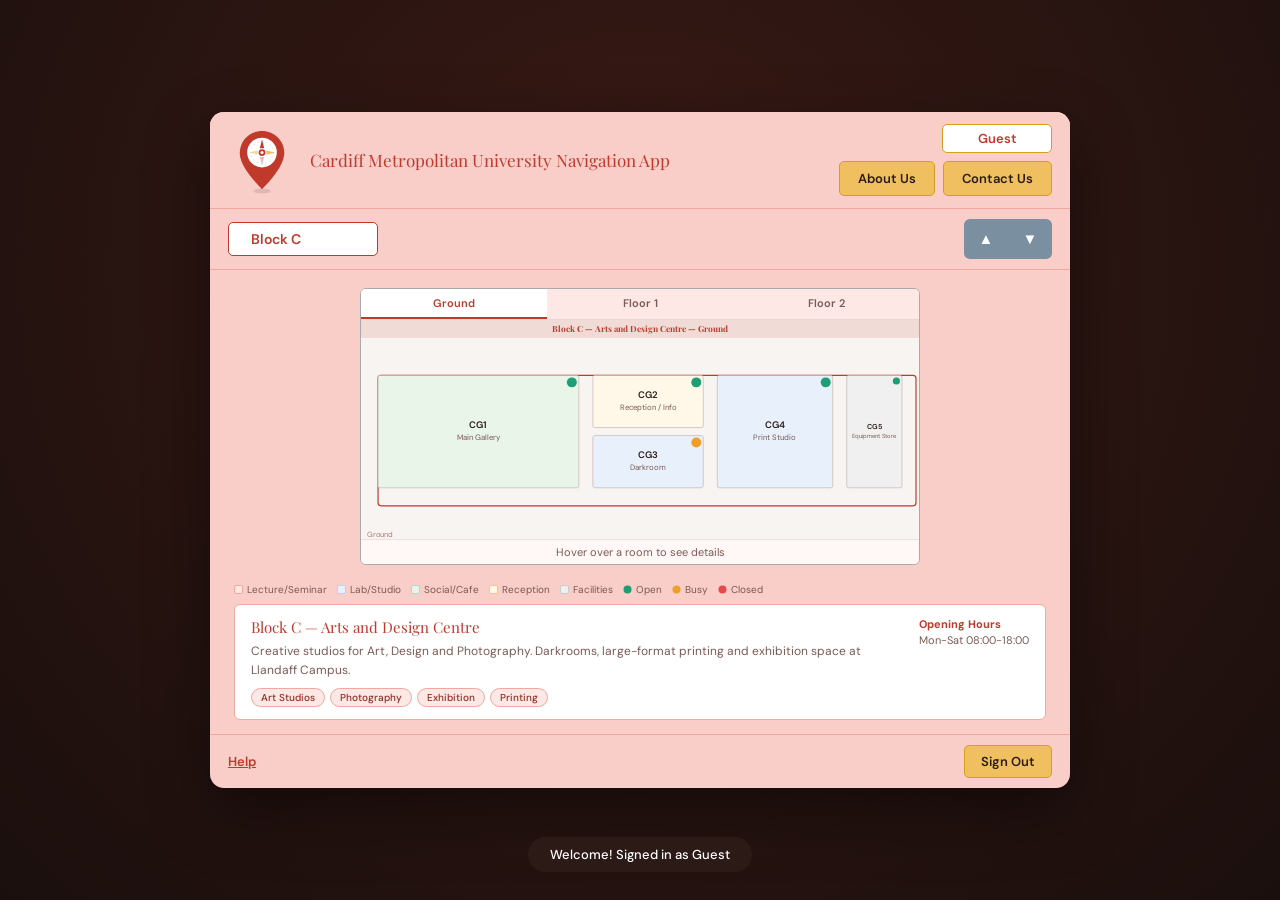
==== pages/building.html @ b19070f7 "Replace with new Cardiff navigation project" ====
<!DOCTYPE html>
<html lang="en">
<head>
<meta charset="UTF-8">
<meta name="viewport" content="width=device-width, initial-scale=1.0">
<title>Campus Map — Cardiff Met Navigator</title>
<link href="https://fonts.googleapis.com/css2?family=Playfair+Display:wght@700&family=DM+Sans:wght@300;400;500;600&display=swap" rel="stylesheet">
<style>
  *, *::before, *::after { box-sizing: border-box; margin: 0; padding: 0; }
  body {
    font-family: 'DM Sans', sans-serif;
    background: radial-gradient(ellipse at 50% 30%, #3a1a15, #1a0f0d);
    min-height: 100vh;
    display: flex; align-items: center; justify-content: center; padding: 20px;
  }
  .card {
    width: 860px; background: #f9cdc8; border-radius: 14px;
    overflow: hidden; box-shadow: 0 24px 64px rgba(0,0,0,.45);
    animation: up .4s ease;
  }
  @keyframes up { from { opacity:0; transform:translateY(18px); } to { opacity:1; transform:translateY(0); } }

  /* HEADER */
  .hdr {
    background: #f9cdc8; border-bottom: 1.5px solid #f0a89f;
    padding: 12px 18px; display: flex; align-items: center; gap: 14px;
  }
  .logo { width: 68px; height: 68px; flex-shrink: 0; }
  .logo svg { width: 100%; height: 100%; }
  .hdr-title {
    font-family: 'Playfair Display', serif;
    font-size: 17px; color: #c0392b; flex: 1;
  }
  .hdr-right { display: flex; flex-direction: column; align-items: flex-end; gap: 8px; }
  .mode-box {
    background: #fff; border: 1.5px solid #d4a017; border-radius: 5px;
    padding: 5px 16px; font-size: 13px; font-weight: 600;
    color: #c0392b; min-width: 110px; text-align: center;
  }
  .hdr-btns { display: flex; gap: 8px; }
  .btn {
    font-family: 'DM Sans', sans-serif; font-size: 13px; font-weight: 600;
    cursor: pointer; border-radius: 5px; transition: all .18s;
  }
  .btn-g { background: #f0c060; border: 1.5px solid #d4a017; color: #2c1a17; padding: 8px 18px; }
  .btn-g:hover { background: #d4a017; color: #fff; }
  .btn-so { background: #f0c060; border: 1.5px solid #d4a017; color: #2c1a17; padding: 7px 16px; }
  .btn-so:hover { background: #c0392b; color: #fff; }

  /* TOOLBAR */
  .toolbar {
    padding: 10px 18px; display: flex; align-items: center;
    justify-content: space-between; border-bottom: 1px solid #f0a89f;
  }
  .blk-label {
    background: #fff; border: 1.5px solid #c0392b; border-radius: 5px;
    padding: 7px 22px; font-size: 14px; font-weight: 600;
    color: #c0392b; min-width: 150px;
  }
  .arr-group { display: flex; }
  .arr {
    width: 44px; height: 40px; background: #7a8fa0; border: none;
    color: #fff; font-size: 15px; cursor: pointer;
    display: flex; align-items: center; justify-content: center; transition: background .18s;
  }
  .arr:hover { background: #4e6878; }
  .arr:first-child { border-radius: 6px 0 0 6px; }
  .arr:last-child  { border-radius: 0 6px 6px 0; }

  /* MAP */
  .map-area { padding: 18px 24px; display: flex; justify-content: center; }
  .map-frame { width: 560px; background: #fff; border: 1.5px solid #aaa; border-radius: 6px; overflow: hidden; }
  .ftabs { display: flex; border-bottom: 1px solid #e8d8d5; background: #fde8e5; }
  .ftab {
    flex: 1; padding: 7px 4px; font-family: 'DM Sans', sans-serif;
    font-size: 11px; font-weight: 600; color: #7a5a55; border: none;
    background: none; cursor: pointer; border-bottom: 2px solid transparent; transition: all .15s;
  }
  .ftab.active { color: #c0392b; border-bottom-color: #c0392b; background: #fff; }
  .ftab:hover:not(.active) { color: #c0392b; }
  .map-svg { display: block; width: 100%; transition: opacity .3s; }
  .map-svg.fading { opacity: 0; }
  .tip-strip {
    text-align: center; font-size: 11px; color: #7a5a55;
    padding: 5px 10px; background: #fff8f6;
    border-top: 1px solid #f0e0dc; min-height: 24px;
  }

  /* LEGEND */
  .legend { display: flex; gap: 10px; flex-wrap: wrap; padding: 0 24px 8px; }
  .leg { display: flex; align-items: center; gap: 4px; font-size: 10px; color: #7a5a55; }
  .leg-sq { width: 9px; height: 9px; border-radius: 2px; }

  /* INFO STRIP */
  .info {
    margin: 0 24px 14px; background: #fff;
    border: 1.5px solid #f0a89f; border-radius: 6px;
    padding: 12px 16px; display: flex; gap: 18px; align-items: flex-start;
  }
  .info-main { flex: 1; }
  .info-name { font-family: 'Playfair Display', serif; font-size: 15px; color: #c0392b; margin-bottom: 5px; }
  .info-desc { font-size: 12px; color: #7a5a55; line-height: 1.6; }
  .info-tags { display: flex; gap: 5px; flex-wrap: wrap; margin-top: 8px; }
  .tag {
    background: #fde8e5; border: 1px solid #f0a89f;
    border-radius: 20px; padding: 2px 9px;
    font-size: 10px; color: #922b21; font-weight: 500;
  }
  .info-hrs { font-size: 11px; color: #7a5a55; white-space: nowrap; }
  .info-hrs strong { color: #c0392b; display: block; font-size: 11px; margin-bottom: 2px; }

  /* FOOTER */
  .footer {
    border-top: 1.5px solid #f0a89f; padding: 10px 18px;
    display: flex; align-items: center; justify-content: space-between;
  }
  .help-btn {
    font-size: 13px; font-weight: 600; color: #c0392b;
    cursor: pointer; text-decoration: underline;
    background: none; border: none; font-family: 'DM Sans', sans-serif;
  }
  .help-btn:hover { color: #922b21; }

  /* MODAL */
  .overlay {
    display: none; position: fixed; inset: 0;
    background: rgba(0,0,0,.5); z-index: 100;
    align-items: center; justify-content: center;
  }
  .overlay.open { display: flex; }
  .mbox {
    background: #fff; border-radius: 14px; padding: 28px 32px;
    max-width: 400px; width: 90%; box-shadow: 0 16px 48px rgba(0,0,0,.3);
  }
  .mbox h2 { font-family: 'Playfair Display', serif; font-size: 19px; color: #c0392b; margin-bottom: 10px; }
  .mbox p { font-size: 13px; color: #7a5a55; line-height: 1.65; }
  .mclose {
    margin-top: 18px; padding: 8px 24px;
    background: #f0c060; border: 1.5px solid #d4a017;
    border-radius: 5px; font-size: 13px; font-weight: 600;
    cursor: pointer; font-family: 'DM Sans', sans-serif;
  }
  .mclose:hover { background: #d4a017; color: #fff; }

  /* TOAST */
  .toast {
    position: fixed; bottom: 28px; left: 50%;
    transform: translateX(-50%) translateY(60px);
    background: #2c1a17; color: #fff; padding: 9px 22px;
    border-radius: 22px; font-size: 13px; font-weight: 500;
    transition: transform .3s; pointer-events: none; z-index: 200;
  }
  .toast.show { transform: translateX(-50%) translateY(0); }
</style>
</head>
<body>

<div class="card">

  <!-- HEADER -->
  <div class="hdr">
    <div class="logo">
      <svg xmlns="http://www.w3.org/2000/svg" viewBox="0 0 110 110">
        <path d="M55,8 C35,8 19,24 19,44 C19,68 55,102 55,102 C55,102 91,68 91,44 C91,24 75,8 55,8 Z" fill="#c0392b"/>
        <circle cx="55" cy="43" r="24" fill="#fff"/>
        <polygon points="55,22 58.5,36 51.5,36" fill="#c0392b"/>
        <polygon points="55,64 58.5,50 51.5,50" fill="#c0392b" opacity=".35"/>
        <polygon points="76,43 62,39.5 62,46.5" fill="#f0c060"/>
        <polygon points="34,43 48,39.5 48,46.5" fill="#f0c060" opacity=".6"/>
        <circle cx="55" cy="43" r="18" fill="none" stroke="#c0392b" stroke-width=".7" stroke-dasharray="2 5" opacity=".5"/>
        <circle cx="55" cy="43" r="5.5" fill="#c0392b"/>
        <circle cx="55" cy="43" r="2.5" fill="#fff"/>
        <ellipse cx="55" cy="105" rx="14" ry="4" fill="#2c1a17" opacity=".12"/>
      </svg>
    </div>
    <div class="hdr-title">Cardiff Metropolitan University Navigation App</div>
    <div class="hdr-right">
      <div class="mode-box" id="mode-display">Student</div>
      <div class="hdr-btns">
        <button class="btn btn-g" onclick="openModal('about')">About Us</button>
        <button class="btn btn-g" onclick="openModal('contact')">Contact Us</button>
      </div>
    </div>
  </div>

  <!-- TOOLBAR -->
  <div class="toolbar">
    <div class="blk-label" id="blk-label">Block A</div>
    <div class="arr-group">
      <button class="arr" onclick="prevBlk()">&#9650;</button>
      <button class="arr" onclick="nextBlk()">&#9660;</button>
    </div>
  </div>

  <!-- MAP -->
  <div class="map-area">
    <div class="map-frame">
      <div class="ftabs" id="ftabs"></div>
      <svg id="map-svg" class="map-svg" viewBox="0 0 560 220" xmlns="http://www.w3.org/2000/svg"></svg>
      <div class="tip-strip" id="tip">Hover over a room to see details</div>
    </div>
  </div>

  <!-- LEGEND -->
  <div class="legend">
    <div class="leg"><div class="leg-sq" style="background:#fde8e5;border:1px solid #f0a89f"></div>Lecture/Seminar</div>
    <div class="leg"><div class="leg-sq" style="background:#e8f0fc;border:1px solid #b5d4f4"></div>Lab/Studio</div>
    <div class="leg"><div class="leg-sq" style="background:#e8f5e8;border:1px solid #9FE1CB"></div>Social/Cafe</div>
    <div class="leg"><div class="leg-sq" style="background:#fff8e8;border:1px solid #fac775"></div>Reception</div>
    <div class="leg"><div class="leg-sq" style="background:#f0f0f0;border:1px solid #ccc"></div>Facilities</div>
    <div class="leg"><svg width="9" height="9" style="flex-shrink:0"><circle cx="4.5" cy="4.5" r="4" fill="#1D9E75"/></svg>Open</div>
    <div class="leg"><svg width="9" height="9" style="flex-shrink:0"><circle cx="4.5" cy="4.5" r="4" fill="#EF9F27"/></svg>Busy</div>
    <div class="leg"><svg width="9" height="9" style="flex-shrink:0"><circle cx="4.5" cy="4.5" r="4" fill="#E24B4A"/></svg>Closed</div>
  </div>

  <!-- INFO STRIP -->
  <div class="info">
    <div class="info-main">
      <div class="info-name" id="i-name"></div>
      <div class="info-desc" id="i-desc"></div>
      <div class="info-tags" id="i-tags"></div>
    </div>
    <div class="info-hrs">
      <strong>Opening Hours</strong>
      <span id="i-hrs"></span>
    </div>
  </div>

  <!-- FOOTER -->
  <div class="footer">
    <button class="help-btn" onclick="openModal('help')">Help</button>
    <button class="btn btn-so" onclick="window.location.href='signout.html'">Sign Out</button>
  </div>

</div>

<!-- MODAL -->
<div class="overlay" id="modal" onclick="if(event.target.id==='modal')closeModal()">
  <div class="mbox">
    <h2 id="m-title"></h2>
    <p  id="m-body"></p>
    <button class="mclose" onclick="closeModal()">Close</button>
  </div>
</div>

<!-- TOAST -->
<div class="toast" id="toast"></div>

<script>
/* ── DATA ── */
var TYPE_FILL = { lecture:'#fde8e5', lab:'#e8f0fc', social:'#e8f5e8', reception:'#fff8e8', facility:'#f0f0f0' };
var STATUS_COLOR = { open:'#1D9E75', busy:'#EF9F27', closed:'#E24B4A' };
var STATUS_LABEL = { open:'Open', busy:'In use', closed:'Closed' };

var BUILDINGS = [
  { id:'A', label:'Block A', name:'Block A — Main Academic Building',
    desc:'Central academic hub with lecture theatres, seminar rooms and the main reception.',
    tags:['Lecture Theatres','Seminar Rooms','Reception','Accessible'], hours:'Mon-Fri 08:00-21:00',
    floors:[
      { label:'Ground', rooms:[
        {id:'G01',name:'Main Reception',      type:'reception',status:'open',  x:14,y:18,w:110,h:55},
        {id:'G02',name:'Lecture Theatre A1',  type:'lecture',  status:'busy',  x:136,y:18,w:160,h:80},
        {id:'G03',name:'Seminar G03',         type:'lecture',  status:'open',  x:308,y:18,w:95,h:55},
        {id:'G04',name:'Cafe / Canteen',      type:'social',   status:'open',  x:14,y:86,w:110,h:55},
        {id:'G05',name:'Toilets',             type:'facility', status:'open',  x:415,y:18,w:65,h:38},
        {id:'G06',name:'Seminar G04',         type:'lecture',  status:'closed',x:308,y:86,w:95,h:55},
        {id:'G07',name:'Stairwell',           type:'facility', status:'open',  x:415,y:64,w:65,h:40}]},
      { label:'Floor 1', rooms:[
        {id:'101',name:'Lecture Theatre A2',  type:'lecture',  status:'busy',  x:14,y:18,w:150,h:80},
        {id:'102',name:'Seminar 101',         type:'lecture',  status:'open',  x:178,y:18,w:100,h:55},
        {id:'103',name:'Seminar 102',         type:'lecture',  status:'closed',x:178,y:86,w:100,h:55},
        {id:'104',name:'Staff Offices',       type:'facility', status:'open',  x:292,y:18,w:110,h:123},
        {id:'105',name:'IT Help Desk',        type:'lab',      status:'open',  x:416,y:18,w:65,h:55},
        {id:'106',name:'Toilets',             type:'facility', status:'open',  x:416,y:86,w:65,h:55}]},
      { label:'Floor 2', rooms:[
        {id:'201',name:'Computer Lab 2A',     type:'lab',      status:'open',  x:14,y:18,w:140,h:85},
        {id:'202',name:'Computer Lab 2B',     type:'lab',      status:'busy',  x:168,y:18,w:140,h:85},
        {id:'203',name:'Seminar 201',         type:'lecture',  status:'open',  x:322,y:18,w:100,h:55},
        {id:'204',name:'Student Lounge',      type:'social',   status:'open',  x:322,y:86,w:100,h:55},
        {id:'205',name:'Research Office',     type:'facility', status:'open',  x:436,y:18,w:50,h:123}]}]},

  { id:'B', label:'Block B', name:'Block B — Technology and Engineering',
    desc:'Specialist computing labs, electronics workshops and maker spaces for Engineering and Computing students.',
    tags:['Computer Labs','Engineering','Workshops','Wi-Fi'], hours:'Mon-Fri 08:00-20:00',
    floors:[
      { label:'Ground', rooms:[
        {id:'BG1',name:'Engineering Workshop',type:'lab',      status:'open',  x:14,y:18,w:180,h:105},
        {id:'BG2',name:'Electronics Lab',     type:'lab',      status:'busy',  x:208,y:18,w:130,h:105},
        {id:'BG3',name:'Technician Office',   type:'facility', status:'open',  x:352,y:18,w:110,h:50},
        {id:'BG4',name:'Project Store',       type:'facility', status:'open',  x:352,y:76,w:110,h:47},
        {id:'BG5',name:'Toilets',             type:'facility', status:'open',  x:476,y:18,w:50,h:105}]},
      { label:'Floor 1', rooms:[
        {id:'B101',name:'Computer Lab B1',    type:'lab',      status:'open',  x:14,y:18,w:150,h:85},
        {id:'B102',name:'Robotics Lab',       type:'lab',      status:'busy',  x:178,y:18,w:130,h:85},
        {id:'B103',name:'3D Print Suite',     type:'lab',      status:'open',  x:322,y:18,w:90,h:85},
        {id:'B104',name:'Seminar B101',       type:'lecture',  status:'closed',x:426,y:18,w:100,h:55},
        {id:'B105',name:'Staff Office',       type:'facility', status:'open',  x:426,y:80,w:100,h:23}]},
      { label:'Floor 2', rooms:[
        {id:'B201',name:'AI Research Lab',    type:'lab',      status:'open',  x:14,y:18,w:165,h:95},
        {id:'B202',name:'Cybersecurity Suite',type:'lab',      status:'open',  x:193,y:18,w:140,h:95},
        {id:'B203',name:'Postgrad Lounge',    type:'social',   status:'open',  x:347,y:18,w:105,h:95},
        {id:'B204',name:'Seminar B201',       type:'lecture',  status:'open',  x:466,y:18,w:70,h:95}]}]},

  { id:'C', label:'Block C', name:'Block C — Arts and Design Centre',
    desc:'Creative studios for Art, Design and Photography. Darkrooms, large-format printing and exhibition space at Llandaff Campus.',
    tags:['Art Studios','Photography','Exhibition','Printing'], hours:'Mon-Sat 08:00-18:00',
    floors:[
      { label:'Ground', rooms:[
        {id:'CG1',name:'Main Gallery',        type:'social',   status:'open',  x:14,y:18,w:200,h:112},
        {id:'CG2',name:'Reception / Info',    type:'reception',status:'open',  x:228,y:18,w:110,h:52},
        {id:'CG3',name:'Darkroom',            type:'lab',      status:'busy',  x:228,y:78,w:110,h:52},
        {id:'CG4',name:'Print Studio',        type:'lab',      status:'open',  x:352,y:18,w:115,h:112},
        {id:'CG5',name:'Equipment Store',     type:'facility', status:'open',  x:481,y:18,w:55,h:112}]},
      { label:'Floor 1', rooms:[
        {id:'C101',name:'Fine Art Studio 1A', type:'lab',      status:'busy',  x:14,y:18,w:170,h:105},
        {id:'C102',name:'Fine Art Studio 1B', type:'lab',      status:'open',  x:198,y:18,w:140,h:105},
        {id:'C103',name:'Critique Space',     type:'social',   status:'open',  x:352,y:18,w:105,h:65},
        {id:'C104',name:'Staff Studios',      type:'facility', status:'open',  x:352,y:91,w:105,h:32},
        {id:'C105',name:'Toilets',            type:'facility', status:'open',  x:471,y:18,w:65,h:105}]},
      { label:'Floor 2', rooms:[
        {id:'C201',name:'Photography Suite',  type:'lab',      status:'open',  x:14,y:18,w:160,h:105},
        {id:'C202',name:'Digital Design Lab', type:'lab',      status:'busy',  x:188,y:18,w:155,h:105},
        {id:'C203',name:'Seminar C201',       type:'lecture',  status:'closed',x:357,y:18,w:100,h:60},
        {id:'C204',name:'MA Studio',          type:'lab',      status:'open',  x:357,y:86,w:100,h:37},
        {id:'C205',name:'Archive Room',       type:'facility', status:'open',  x:471,y:18,w:65,h:105}]}]},

  { id:'D', label:'Block D', name:'Block D — Business School',
    desc:'Bloomberg terminals, case study rooms and enterprise spaces for Business and Management students.',
    tags:['Bloomberg','Case Study','Enterprise Hub','Meetings'], hours:'Mon-Fri 08:00-20:00',
    floors:[
      { label:'Ground', rooms:[
        {id:'DG1',name:'Business Atrium',     type:'social',   status:'open',  x:14,y:18,w:140,h:112},
        {id:'DG2',name:'Bloomberg Suite',     type:'lab',      status:'open',  x:168,y:18,w:140,h:55},
        {id:'DG3',name:'Enterprise Hub',      type:'social',   status:'open',  x:168,y:81,w:140,h:49},
        {id:'DG4',name:'Lecture Theatre D1',  type:'lecture',  status:'busy',  x:322,y:18,w:145,h:112},
        {id:'DG5',name:'Toilets',             type:'facility', status:'open',  x:481,y:18,w:55,h:112}]},
      { label:'Floor 1', rooms:[
        {id:'D101',name:'Seminar D101',       type:'lecture',  status:'open',  x:14,y:18,w:110,h:75},
        {id:'D102',name:'Seminar D102',       type:'lecture',  status:'busy',  x:138,y:18,w:110,h:75},
        {id:'D103',name:'Seminar D103',       type:'lecture',  status:'open',  x:262,y:18,w:110,h:75},
        {id:'D104',name:'Staff Offices',      type:'facility', status:'open',  x:386,y:18,w:80,h:75},
        {id:'D105',name:'Case Study Suite',   type:'lecture',  status:'closed',x:14,y:103,w:220,h:32}]},
      { label:'Floor 2', rooms:[
        {id:'D201',name:'Research Centre',    type:'facility', status:'open',  x:14,y:18,w:175,h:105},
        {id:'D202',name:'Computer Lab D2',    type:'lab',      status:'open',  x:203,y:18,w:150,h:105},
        {id:'D203',name:'Seminar D201',       type:'lecture',  status:'open',  x:367,y:18,w:100,h:58},
        {id:'D204',name:'Seminar D202',       type:'lecture',  status:'open',  x:367,y:84,w:100,h:39},
        {id:'D205',name:'Stairwell',          type:'facility', status:'open',  x:481,y:18,w:55,h:105}]},
      { label:'Floor 3', rooms:[
        {id:'D301',name:"Dean's Office",      type:'facility', status:'open',  x:14,y:18,w:130,h:75},
        {id:'D302',name:'Conference Room',    type:'lecture',  status:'open',  x:158,y:18,w:160,h:75},
        {id:'D303',name:'Exec Boardroom',     type:'lecture',  status:'closed',x:332,y:18,w:145,h:75},
        {id:'D304',name:'Roof Terrace',       type:'social',   status:'open',  x:14,y:103,w:463,h:30}]}]},

  { id:'E', label:'Block E', name:'Block E — Health and Sport Sciences',
    desc:'Sport science labs, physiology suites, sports hall and elite athlete performance centre.',
    tags:['Sport Labs','Physiology','Sports Hall','Performance'], hours:'Mon-Sun 07:00-22:00',
    floors:[
      { label:'Ground', rooms:[
        {id:'EG1',name:'Main Sports Hall',    type:'lab',      status:'open',  x:14,y:18,w:222,h:122},
        {id:'EG2',name:'Changing Rooms M',    type:'facility', status:'open',  x:250,y:18,w:110,h:58},
        {id:'EG3',name:'Changing Rooms F',    type:'facility', status:'open',  x:250,y:82,w:110,h:58},
        {id:'EG4',name:'Kit Store',           type:'facility', status:'open',  x:374,y:18,w:100,h:58},
        {id:'EG5',name:'Reception',           type:'reception',status:'open',  x:374,y:82,w:100,h:58},
        {id:'EG6',name:'Toilets',             type:'facility', status:'open',  x:488,y:18,w:48,h:122}]},
      { label:'Floor 1', rooms:[
        {id:'E101',name:'Physiology Lab',     type:'lab',      status:'busy',  x:14,y:18,w:155,h:95},
        {id:'E102',name:'Sport Science Lab',  type:'lab',      status:'open',  x:183,y:18,w:155,h:95},
        {id:'E103',name:'Fitness Suite',      type:'lab',      status:'open',  x:352,y:18,w:135,h:95},
        {id:'E104',name:'Seminar E101',       type:'lecture',  status:'open',  x:501,y:18,w:45,h:95}]}]},

  { id:'F', label:'Block F', name:'Block F — Library and Learning Resources',
    desc:'200,000+ volumes, silent study zones, group study pods and 24-hour online resources.',
    tags:['Library','Silent Zone','Study Pods','24hr Online'], hours:'Mon-Fri 08:00-midnight',
    floors:[
      { label:'Ground', rooms:[
        {id:'FG1',name:'Main Library Floor',  type:'social',   status:'open',  x:14,y:18,w:242,h:122},
        {id:'FG2',name:'Issue / Returns',     type:'reception',status:'open',  x:270,y:18,w:110,h:58},
        {id:'FG3',name:'Self-Service Kiosks', type:'facility', status:'open',  x:270,y:82,w:110,h:58},
        {id:'FG4',name:'Printing Station',    type:'facility', status:'open',  x:394,y:18,w:80,h:122},
        {id:'FG5',name:'Toilets',             type:'facility', status:'open',  x:488,y:18,w:48,h:122}]},
      { label:'Floor 1', rooms:[
        {id:'F101',name:'Silent Study Zone',  type:'lecture',  status:'open',  x:14,y:18,w:200,h:122},
        {id:'F102',name:'Group Study Pods x6',type:'social',   status:'busy',  x:228,y:18,w:135,h:122},
        {id:'F103',name:'Digital Media Suite',type:'lab',      status:'open',  x:377,y:18,w:100,h:58},
        {id:'F104',name:'Postgrad Study',     type:'lecture',  status:'open',  x:377,y:82,w:100,h:58},
        {id:'F105',name:'Stairwell',          type:'facility', status:'open',  x:491,y:18,w:45,h:122}]},
      { label:'Floor 2', rooms:[
        {id:'F201',name:'Rare Books Room',    type:'facility', status:'closed',x:14,y:18,w:130,h:95},
        {id:'F202',name:'Research Collections',type:'lecture', status:'open',  x:158,y:18,w:162,h:95},
        {id:'F203',name:'Archive Collections',type:'facility', status:'open',  x:334,y:18,w:143,h:95},
        {id:'F204',name:'24hr Study Lounge',  type:'social',   status:'open',  x:14,y:121,w:463,h:32},
        {id:'F205',name:'Stairwell',          type:'facility', status:'open',  x:491,y:18,w:45,h:135}]}]},

  { id:'H', label:'Block H', name:'Block H — Student Services Hub',
    desc:"Students Union, welfare support, careers advice, international student office and mental health counselling.",
    tags:["Students Union",'Welfare','Careers','International'], hours:'Mon-Fri 09:00-17:00',
    floors:[
      { label:'Ground', rooms:[
        {id:'HG1',name:'Students Union',      type:'social',   status:'open',  x:14,y:18,w:162,h:112},
        {id:'HG2',name:'Welfare Office',      type:'facility', status:'open',  x:190,y:18,w:120,h:53},
        {id:'HG3',name:'International Office',type:'facility', status:'open',  x:190,y:79,w:120,h:51},
        {id:'HG4',name:'Careers Centre',      type:'lecture',  status:'busy',  x:324,y:18,w:152,h:112},
        {id:'HG5',name:'Toilets',             type:'facility', status:'open',  x:490,y:18,w:46,h:112}]},
      { label:'Floor 1', rooms:[
        {id:'H101',name:'Counselling Suite',  type:'facility', status:'open',  x:14,y:18,w:172,h:105},
        {id:'H102',name:'Disability Support', type:'facility', status:'open',  x:200,y:18,w:140,h:105},
        {id:'H103',name:'Finance and Fees',   type:'facility', status:'open',  x:354,y:18,w:112,h:57},
        {id:'H104',name:'Meeting Rooms x3',   type:'lecture',  status:'open',  x:354,y:83,w:112,h:40},
        {id:'H105',name:'Stairwell',          type:'facility', status:'open',  x:480,y:18,w:56,h:105}]}]},

  { id:'M', label:'Block M', name:'Block M — Media and Communications',
    desc:'Broadcast studios, podcast booths, TV production suite and editing suites for Media and Journalism students.',
    tags:['Broadcast Studio','Podcast Booths','TV Suite','Editing'], hours:'Mon-Fri 09:00-19:00',
    floors:[
      { label:'Ground', rooms:[
        {id:'MG1',name:'TV Production Studio',type:'lab',      status:'busy',  x:14,y:18,w:182,h:112},
        {id:'MG2',name:'Green Screen Room',   type:'lab',      status:'open',  x:210,y:18,w:120,h:55},
        {id:'MG3',name:'Podcast Booths x4',   type:'lab',      status:'open',  x:210,y:81,w:120,h:49},
        {id:'MG4',name:'Equipment Store',     type:'facility', status:'open',  x:344,y:18,w:122,h:112},
        {id:'MG5',name:'Reception',           type:'reception',status:'open',  x:480,y:18,w:56,h:112}]},
      { label:'Floor 1', rooms:[
        {id:'M101',name:'Editing Suites x8',  type:'lab',      status:'busy',  x:14,y:18,w:200,h:105},
        {id:'M102',name:'Journalism Newsroom',type:'lab',      status:'open',  x:228,y:18,w:152,h:105},
        {id:'M103',name:'Radio Studio',       type:'lab',      status:'open',  x:394,y:18,w:92,h:58},
        {id:'M104',name:'Seminar M101',       type:'lecture',  status:'open',  x:394,y:84,w:92,h:39},
        {id:'M105',name:'Stairwell',          type:'facility', status:'open',  x:500,y:18,w:36,h:105}]}]},

  { id:'P', label:'Block P', name:'Block P — Postgraduate Centre',
    desc:'PhD study carrels, research labs, seminar rooms and the Graduate School office for postgraduate researchers.',
    tags:['PhD Studies','Research Labs','Graduate School','Seminars'], hours:'Mon-Fri 08:00-20:00',
    floors:[
      { label:'Ground', rooms:[
        {id:'PG1',name:'PG Reception',        type:'reception',status:'open',  x:14,y:18,w:132,h:85},
        {id:'PG2',name:'Graduate School',     type:'facility', status:'open',  x:160,y:18,w:152,h:85},
        {id:'PG3',name:'Research Seminar',    type:'lecture',  status:'busy',  x:326,y:18,w:152,h:85},
        {id:'PG4',name:'Toilets',             type:'facility', status:'open',  x:492,y:18,w:44,h:85}]},
      { label:'Floor 1', rooms:[
        {id:'P101',name:'PhD Carrels x16',    type:'lecture',  status:'open',  x:14,y:18,w:200,h:105},
        {id:'P102',name:'Research Lab P1',    type:'lab',      status:'open',  x:228,y:18,w:142,h:105},
        {id:'P103',name:'Supervisor Offices', type:'facility', status:'open',  x:384,y:18,w:100,h:62},
        {id:'P104',name:'Quiet Room',         type:'social',   status:'open',  x:384,y:88,w:100,h:35},
        {id:'P105',name:'Stairwell',          type:'facility', status:'open',  x:498,y:18,w:38,h:105}]},
      { label:'Floor 2', rooms:[
        {id:'P201',name:'Research Lab P2',    type:'lab',      status:'busy',  x:14,y:18,w:162,h:105},
        {id:'P202',name:'PG Lounge',          type:'social',   status:'open',  x:190,y:18,w:142,h:105},
        {id:'P203',name:'Viva Room',          type:'lecture',  status:'closed',x:346,y:18,w:132,h:62},
        {id:'P204',name:'IT Cluster',         type:'lab',      status:'open',  x:346,y:88,w:132,h:35},
        {id:'P205',name:'Stairwell',          type:'facility', status:'open',  x:492,y:18,w:44,h:105}]}]},

  { id:'T', label:'Block T', name:'Block T — ATRiuM (City Centre Campus)',
    desc:'City-centre campus hosting Cardiff School of Art and Design and Cardiff School of Management.',
    tags:['City Centre','Art and Design','Management','Cardiff Central'], hours:'Mon-Fri 08:00-21:00',
    floors:[
      { label:'Ground', rooms:[
        {id:'TG1',name:'ATRiuM Reception',    type:'reception',status:'open',  x:14,y:18,w:130,h:92},
        {id:'TG2',name:'Gallery / Exhibition',type:'social',   status:'open',  x:158,y:18,w:182,h:92},
        {id:'TG3',name:'Cafe Bar',            type:'social',   status:'open',  x:354,y:18,w:122,h:92},
        {id:'TG4',name:'Toilets',             type:'facility', status:'open',  x:490,y:18,w:46,h:92}]},
      { label:'Floor 1', rooms:[
        {id:'T101',name:'Design Studio 1A',   type:'lab',      status:'busy',  x:14,y:18,w:182,h:105},
        {id:'T102',name:'Design Studio 1B',   type:'lab',      status:'open',  x:210,y:18,w:152,h:105},
        {id:'T103',name:'Mgmt Seminar',       type:'lecture',  status:'open',  x:376,y:18,w:110,h:58},
        {id:'T104',name:'Staff Hub',          type:'facility', status:'open',  x:376,y:84,w:110,h:39},
        {id:'T105',name:'Stairwell',          type:'facility', status:'open',  x:500,y:18,w:36,h:105}]},
      { label:'Floor 2', rooms:[
        {id:'T201',name:'Photography Suite',  type:'lab',      status:'open',  x:14,y:18,w:162,h:105},
        {id:'T202',name:'Print and Making Lab',type:'lab',     status:'busy',  x:190,y:18,w:152,h:105},
        {id:'T203',name:'Crit Space',         type:'social',   status:'open',  x:356,y:18,w:122,h:62},
        {id:'T204',name:'Offices',            type:'facility', status:'open',  x:356,y:88,w:122,h:35},
        {id:'T205',name:'Stairwell',          type:'facility', status:'open',  x:492,y:18,w:44,h:105}]}]}
];

var MODALS = {
  about:   { title:'About Cardiff Met Navigator',     body:'Cardiff Metropolitan University Navigation App v1.0<br><br>Built by the SEN5002 Agile Development team to help students, staff and visitors navigate the Llandaff Campus with interactive floor plans and real-time room status.' },
  contact: { title:'Contact Us',                      body:'Cardiff Metropolitan University<br>Llandaff Campus, Western Avenue<br>Cardiff, CF5 2YB<br><br><strong>Enquiries:</strong> +44 (0)29 2041 7000<br><strong>Email:</strong> enquiry@cardiffmet.ac.uk<br><strong>App support:</strong> navigation@cardiffmet.ac.uk' },
  help:    { title:'Help and Navigation Guide',       body:'&#8226; Use &#9650; &#9660; arrows to cycle through all 10 blocks<br>&#8226; Hover over any room to see its details<br>&#8226; Use the floor tabs to switch between Ground, Floor 1, Floor 2 etc.<br>&#8226; Green dot = Open &nbsp; Amber = Busy &nbsp; Red = Closed<br><br><strong>Emergency:</strong> +44 (0)29 2041 7288 (Campus Security)' }
};

/* ── STATE ── */
var curIdx   = 0;
var curFloor = 0;

/* ── DRAW FLOOR PLAN ── */
function drawFloor(bldg, fi) {
  var floor = bldg.floors[fi];
  var rooms = floor.rooms;
  var svg   = document.getElementById('map-svg');
  var VW = 560, VH = 220;
  var rawW = 0, rawH = 0;
  for (var i = 0; i < rooms.length; i++) {
    rawW = Math.max(rawW, rooms[i].x + rooms[i].w);
    rawH = Math.max(rawH, rooms[i].y + rooms[i].h);
  }
  rawW += 14; rawH += 14;
  var scX = (VW - 6) / rawW;
  var scY = (VH - 6) / rawH;
  var sc  = Math.min(scX, scY);
  var oX  = (VW - rawW * sc) / 2;
  var oY  = (VH - rawH * sc) / 2;
  var accent = bldg.id==='E'?'#185FA5':bldg.id==='F'?'#534AB7':bldg.id==='H'?'#0F6E56':'#c0392b';

  var html = '<rect width="' + VW + '" height="' + VH + '" fill="#f8f4f2"/>';
  html += '<rect x="0" y="0" width="' + VW + '" height="18" fill="' + accent + '22"/>';
  html += '<text x="' + (VW/2) + '" y="12" font-family="Playfair Display,serif" font-size="8.5" font-weight="700" fill="' + accent + '" text-anchor="middle">' + bldg.name + ' — ' + floor.label + '</text>';

  var minRX = 9999, minRY = 9999;
  for (var i = 0; i < rooms.length; i++) { minRX = Math.min(minRX, rooms[i].x); minRY = Math.min(minRY, rooms[i].y); }
  var bx = (oX + minRX * sc).toFixed(1);
  var by = (oY + minRY * sc).toFixed(1);
  var bw = ((rawW - 14) * sc).toFixed(1);
  var bh = ((rawH - 14) * sc).toFixed(1);
  html += '<rect x="' + bx + '" y="' + by + '" width="' + bw + '" height="' + bh + '" fill="none" stroke="' + accent + '" stroke-width="1.2" rx="3"/>';

  for (var i = 0; i < rooms.length; i++) {
    var r  = rooms[i];
    var rx = (oX + r.x * sc).toFixed(1);
    var ry = (oY + r.y * sc).toFixed(1);
    var rw = (r.w * sc).toFixed(1);
    var rh = (r.h * sc).toFixed(1);
    var cx = (oX + (r.x + r.w / 2) * sc).toFixed(1);
    var cy = (oY + (r.y + r.h / 2) * sc).toFixed(1);
    var fill = TYPE_FILL[r.type] || '#f5f5f5';
    var dc   = STATUS_COLOR[r.status];
    var dr   = Math.max(3, Math.min(5, r.w * sc * 0.065));
    var dx   = (oX + (r.x + r.w) * sc - dr - 2).toFixed(1);
    var dy   = (oY + r.y * sc + dr + 2).toFixed(1);
    var fs   = Math.max(6.5, Math.min(9.5, r.w * sc * 0.13));
    var lbl  = r.name.length > 17 ? r.name.slice(0,16) + '...' : r.name;
    var tipTxt = r.name + ' [' + r.id + '] — ' + STATUS_LABEL[r.status];
    tipTxt = tipTxt.replace(/'/g, '&apos;').replace(/"/g, '&quot;');
    html += '<g style="cursor:pointer" onmouseenter="setTip(\'' + tipTxt.replace(/'/g,"\\'") + '\')" onmouseleave="setTip(\'\')">';
    html += '<rect x="' + rx + '" y="' + ry + '" width="' + rw + '" height="' + rh + '" fill="' + fill + '" stroke="#c8b4b0" stroke-width="0.7" rx="2"/>';
    html += '<circle cx="' + dx + '" cy="' + dy + '" r="' + dr.toFixed(1) + '" fill="' + dc + '"/>';
    html += '<text x="' + cx + '" y="' + (+cy - fs*0.35).toFixed(1) + '" font-family="DM Sans,sans-serif" font-size="' + fs.toFixed(1) + '" font-weight="600" fill="#2c1a17" text-anchor="middle">' + r.id + '</text>';
    html += '<text x="' + cx + '" y="' + (+cy + fs*0.85).toFixed(1) + '" font-family="DM Sans,sans-serif" font-size="' + (fs*0.82).toFixed(1) + '" fill="#7a5a55" text-anchor="middle">' + lbl + '</text>';
    html += '</g>';
  }
  html += '<text x="6" y="218" font-family="DM Sans,sans-serif" font-size="7.5" fill="#b07a74">' + floor.label + '</text>';
  svg.innerHTML = html;
}

/* ── RENDER BLOCK ── */
function render(idx, anim) {
  if (anim === undefined) anim = true;
  curIdx   = idx;
  curFloor = 0;
  var b = BUILDINGS[idx];
  document.getElementById('blk-label').textContent = b.label;
  document.getElementById('i-name').textContent    = b.name;
  document.getElementById('i-desc').textContent    = b.desc;
  document.getElementById('i-hrs').textContent     = b.hours;
  var tagsEl = document.getElementById('i-tags');
  tagsEl.innerHTML = '';
  for (var i = 0; i < b.tags.length; i++) {
    var sp = document.createElement('span');
    sp.className = 'tag';
    sp.textContent = b.tags[i];
    tagsEl.appendChild(sp);
  }
  var tabEl = document.getElementById('ftabs');
  if (b.floors.length > 1) {
    tabEl.style.display = 'flex';
    var tabHTML = '';
    for (var i = 0; i < b.floors.length; i++) {
      tabHTML += '<button class="ftab' + (i===0?' active':'') + '" id="ft'+i+'" onclick="switchFloor('+i+')">' + b.floors[i].label + '</button>';
    }
    tabEl.innerHTML = tabHTML;
  } else {
    tabEl.style.display = 'none';
  }
  var svg = document.getElementById('map-svg');
  if (anim) {
    svg.classList.add('fading');
    setTimeout(function() { drawFloor(b, 0); svg.classList.remove('fading'); }, 280);
  } else {
    drawFloor(b, 0);
  }
  setTip('Hover over a room to see details');
}

/* ── SWITCH FLOOR ── */
function switchFloor(fi) {
  curFloor = fi;
  var b = BUILDINGS[curIdx];
  for (var i = 0; i < b.floors.length; i++) {
    var t = document.getElementById('ft' + i);
    if (t) t.className = 'ftab' + (i === fi ? ' active' : '');
  }
  var svg = document.getElementById('map-svg');
  svg.classList.add('fading');
  setTimeout(function() { drawFloor(b, fi); svg.classList.remove('fading'); }, 250);
  setTip('Hover over a room to see details');
}

/* ── NAV ── */
function nextBlk() { render((curIdx + 1) % BUILDINGS.length); }
function prevBlk() { render((curIdx - 1 + BUILDINGS.length) % BUILDINGS.length); }

/* ── TOOLTIP ── */
function setTip(t) { document.getElementById('tip').textContent = t || 'Hover over a room to see details'; }

/* ── MODAL ── */
function openModal(key) {
  var m = MODALS[key];
  if (!m) return;
  document.getElementById('m-title').textContent = m.title;
  document.getElementById('m-body').innerHTML    = m.body;
  document.getElementById('modal').classList.add('open');
}
function closeModal() { document.getElementById('modal').classList.remove('open'); }
document.addEventListener('keydown', function(e) { if (e.key === 'Escape') closeModal(); });

/* ── TOAST ── */
var _tt;
function showToast(msg) {
  var t = document.getElementById('toast');
  t.textContent = msg; t.classList.add('show');
  clearTimeout(_tt); _tt = setTimeout(function() { t.classList.remove('show'); }, 2800);
}

/* ── INIT ── */
window.addEventListener('DOMContentLoaded', function() {
  var mode = 'Guest';
  try { mode = sessionStorage.getItem('userMode') || 'Guest'; } catch(e) {}
  document.getElementById('mode-display').textContent = mode;
  var startIdx = 0;
  for (var i = 0; i < BUILDINGS.length; i++) { if (BUILDINGS[i].id === 'C') { startIdx = i; break; } }
  render(startIdx, false);
  showToast('Welcome! Signed in as ' + mode);
});
</script>
</body>
</html>
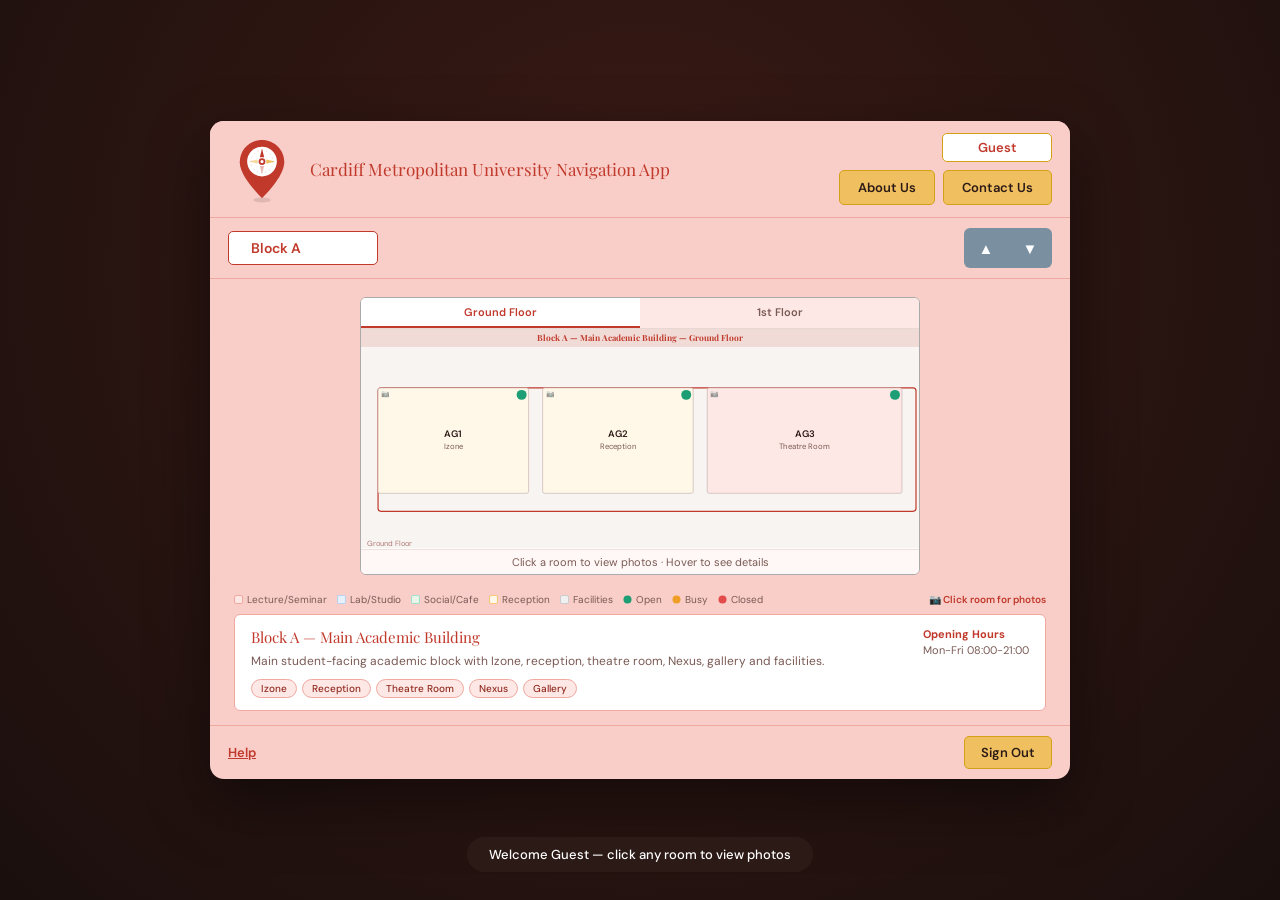
==== commit 1e205fbc: "Add room photos and enhanced login validation" ====
--- a/pages/building.html
+++ b/pages/building.html
@@ -6,151 +6,160 @@
 <title>Campus Map — Cardiff Met Navigator</title>
 <link href="https://fonts.googleapis.com/css2?family=Playfair+Display:wght@700&family=DM+Sans:wght@300;400;500;600&display=swap" rel="stylesheet">
 <style>
-  *, *::before, *::after { box-sizing: border-box; margin: 0; padding: 0; }
-  body {
-    font-family: 'DM Sans', sans-serif;
-    background: radial-gradient(ellipse at 50% 30%, #3a1a15, #1a0f0d);
-    min-height: 100vh;
-    display: flex; align-items: center; justify-content: center; padding: 20px;
-  }
-  .card {
-    width: 860px; background: #f9cdc8; border-radius: 14px;
-    overflow: hidden; box-shadow: 0 24px 64px rgba(0,0,0,.45);
-    animation: up .4s ease;
-  }
-  @keyframes up { from { opacity:0; transform:translateY(18px); } to { opacity:1; transform:translateY(0); } }
-
-  /* HEADER */
-  .hdr {
-    background: #f9cdc8; border-bottom: 1.5px solid #f0a89f;
-    padding: 12px 18px; display: flex; align-items: center; gap: 14px;
-  }
-  .logo { width: 68px; height: 68px; flex-shrink: 0; }
-  .logo svg { width: 100%; height: 100%; }
-  .hdr-title {
-    font-family: 'Playfair Display', serif;
-    font-size: 17px; color: #c0392b; flex: 1;
-  }
-  .hdr-right { display: flex; flex-direction: column; align-items: flex-end; gap: 8px; }
-  .mode-box {
-    background: #fff; border: 1.5px solid #d4a017; border-radius: 5px;
-    padding: 5px 16px; font-size: 13px; font-weight: 600;
-    color: #c0392b; min-width: 110px; text-align: center;
-  }
-  .hdr-btns { display: flex; gap: 8px; }
-  .btn {
-    font-family: 'DM Sans', sans-serif; font-size: 13px; font-weight: 600;
-    cursor: pointer; border-radius: 5px; transition: all .18s;
-  }
-  .btn-g { background: #f0c060; border: 1.5px solid #d4a017; color: #2c1a17; padding: 8px 18px; }
-  .btn-g:hover { background: #d4a017; color: #fff; }
-  .btn-so { background: #f0c060; border: 1.5px solid #d4a017; color: #2c1a17; padding: 7px 16px; }
-  .btn-so:hover { background: #c0392b; color: #fff; }
-
-  /* TOOLBAR */
-  .toolbar {
-    padding: 10px 18px; display: flex; align-items: center;
-    justify-content: space-between; border-bottom: 1px solid #f0a89f;
-  }
-  .blk-label {
-    background: #fff; border: 1.5px solid #c0392b; border-radius: 5px;
-    padding: 7px 22px; font-size: 14px; font-weight: 600;
-    color: #c0392b; min-width: 150px;
-  }
-  .arr-group { display: flex; }
-  .arr {
-    width: 44px; height: 40px; background: #7a8fa0; border: none;
-    color: #fff; font-size: 15px; cursor: pointer;
-    display: flex; align-items: center; justify-content: center; transition: background .18s;
-  }
-  .arr:hover { background: #4e6878; }
-  .arr:first-child { border-radius: 6px 0 0 6px; }
-  .arr:last-child  { border-radius: 0 6px 6px 0; }
-
-  /* MAP */
-  .map-area { padding: 18px 24px; display: flex; justify-content: center; }
-  .map-frame { width: 560px; background: #fff; border: 1.5px solid #aaa; border-radius: 6px; overflow: hidden; }
-  .ftabs { display: flex; border-bottom: 1px solid #e8d8d5; background: #fde8e5; }
-  .ftab {
-    flex: 1; padding: 7px 4px; font-family: 'DM Sans', sans-serif;
-    font-size: 11px; font-weight: 600; color: #7a5a55; border: none;
-    background: none; cursor: pointer; border-bottom: 2px solid transparent; transition: all .15s;
-  }
-  .ftab.active { color: #c0392b; border-bottom-color: #c0392b; background: #fff; }
-  .ftab:hover:not(.active) { color: #c0392b; }
-  .map-svg { display: block; width: 100%; transition: opacity .3s; }
-  .map-svg.fading { opacity: 0; }
-  .tip-strip {
-    text-align: center; font-size: 11px; color: #7a5a55;
-    padding: 5px 10px; background: #fff8f6;
-    border-top: 1px solid #f0e0dc; min-height: 24px;
-  }
-
-  /* LEGEND */
-  .legend { display: flex; gap: 10px; flex-wrap: wrap; padding: 0 24px 8px; }
-  .leg { display: flex; align-items: center; gap: 4px; font-size: 10px; color: #7a5a55; }
-  .leg-sq { width: 9px; height: 9px; border-radius: 2px; }
-
-  /* INFO STRIP */
-  .info {
-    margin: 0 24px 14px; background: #fff;
-    border: 1.5px solid #f0a89f; border-radius: 6px;
-    padding: 12px 16px; display: flex; gap: 18px; align-items: flex-start;
-  }
-  .info-main { flex: 1; }
-  .info-name { font-family: 'Playfair Display', serif; font-size: 15px; color: #c0392b; margin-bottom: 5px; }
-  .info-desc { font-size: 12px; color: #7a5a55; line-height: 1.6; }
-  .info-tags { display: flex; gap: 5px; flex-wrap: wrap; margin-top: 8px; }
-  .tag {
-    background: #fde8e5; border: 1px solid #f0a89f;
-    border-radius: 20px; padding: 2px 9px;
-    font-size: 10px; color: #922b21; font-weight: 500;
-  }
-  .info-hrs { font-size: 11px; color: #7a5a55; white-space: nowrap; }
-  .info-hrs strong { color: #c0392b; display: block; font-size: 11px; margin-bottom: 2px; }
-
-  /* FOOTER */
-  .footer {
-    border-top: 1.5px solid #f0a89f; padding: 10px 18px;
-    display: flex; align-items: center; justify-content: space-between;
-  }
-  .help-btn {
-    font-size: 13px; font-weight: 600; color: #c0392b;
-    cursor: pointer; text-decoration: underline;
-    background: none; border: none; font-family: 'DM Sans', sans-serif;
-  }
-  .help-btn:hover { color: #922b21; }
-
-  /* MODAL */
-  .overlay {
-    display: none; position: fixed; inset: 0;
-    background: rgba(0,0,0,.5); z-index: 100;
-    align-items: center; justify-content: center;
-  }
-  .overlay.open { display: flex; }
-  .mbox {
-    background: #fff; border-radius: 14px; padding: 28px 32px;
-    max-width: 400px; width: 90%; box-shadow: 0 16px 48px rgba(0,0,0,.3);
-  }
-  .mbox h2 { font-family: 'Playfair Display', serif; font-size: 19px; color: #c0392b; margin-bottom: 10px; }
-  .mbox p { font-size: 13px; color: #7a5a55; line-height: 1.65; }
-  .mclose {
-    margin-top: 18px; padding: 8px 24px;
-    background: #f0c060; border: 1.5px solid #d4a017;
-    border-radius: 5px; font-size: 13px; font-weight: 600;
-    cursor: pointer; font-family: 'DM Sans', sans-serif;
-  }
-  .mclose:hover { background: #d4a017; color: #fff; }
-
-  /* TOAST */
-  .toast {
-    position: fixed; bottom: 28px; left: 50%;
-    transform: translateX(-50%) translateY(60px);
-    background: #2c1a17; color: #fff; padding: 9px 22px;
-    border-radius: 22px; font-size: 13px; font-weight: 500;
-    transition: transform .3s; pointer-events: none; z-index: 200;
-  }
-  .toast.show { transform: translateX(-50%) translateY(0); }
+  *,*::before,*::after{box-sizing:border-box;margin:0;padding:0}
+  body{font-family:'DM Sans',sans-serif;background:radial-gradient(ellipse at 50% 30%,#3a1a15,#1a0f0d);min-height:100vh;display:flex;align-items:center;justify-content:center;padding:20px}
+  .card{width:860px;background:#f9cdc8;border-radius:14px;overflow:hidden;box-shadow:0 24px 64px rgba(0,0,0,.45);animation:up .4s ease}
+  @keyframes up{from{opacity:0;transform:translateY(18px)}to{opacity:1;transform:translateY(0)}}
+
+  /* ── HEADER ── */
+  .hdr{background:#f9cdc8;border-bottom:1.5px solid #f0a89f;padding:12px 18px;display:flex;align-items:center;gap:14px}
+  .logo{width:68px;height:68px;flex-shrink:0}.logo svg{width:100%;height:100%}
+  .hdr-title{font-family:'Playfair Display',serif;font-size:17px;color:#c0392b;flex:1}
+  .hdr-right{display:flex;flex-direction:column;align-items:flex-end;gap:8px}
+  .mode-box{background:#fff;border:1.5px solid #d4a017;border-radius:5px;padding:5px 16px;font-size:13px;font-weight:600;color:#c0392b;min-width:110px;text-align:center}
+  .hdr-btns{display:flex;gap:8px}
+  .btn{font-family:'DM Sans',sans-serif;font-size:13px;font-weight:600;cursor:pointer;border-radius:5px;transition:all .18s}
+  .btn-g{background:#f0c060;border:1.5px solid #d4a017;color:#2c1a17;padding:8px 18px}
+  .btn-g:hover{background:#d4a017;color:#fff}
+  .btn-so{background:#f0c060;border:1.5px solid #d4a017;color:#2c1a17;padding:7px 16px}
+  .btn-so:hover{background:#c0392b;color:#fff}
+
+  /* ── TOOLBAR ── */
+  .toolbar{padding:10px 18px;display:flex;align-items:center;justify-content:space-between;border-bottom:1px solid #f0a89f}
+  .blk-label{background:#fff;border:1.5px solid #c0392b;border-radius:5px;padding:7px 22px;font-size:14px;font-weight:600;color:#c0392b;min-width:150px}
+  .arr-group{display:flex}
+  .arr{width:44px;height:40px;background:#7a8fa0;border:none;color:#fff;font-size:15px;cursor:pointer;display:flex;align-items:center;justify-content:center;transition:background .18s}
+  .arr:hover{background:#4e6878}
+  .arr:first-child{border-radius:6px 0 0 6px}
+  .arr:last-child{border-radius:0 6px 6px 0}
+
+  /* ── MAP ── */
+  .map-area{padding:18px 24px;display:flex;justify-content:center}
+  .map-frame{width:560px;background:#fff;border:1.5px solid #aaa;border-radius:6px;overflow:hidden}
+  .ftabs{display:flex;border-bottom:1px solid #e8d8d5;background:#fde8e5}
+  .ftab{flex:1;padding:7px 4px;font-family:'DM Sans',sans-serif;font-size:11px;font-weight:600;color:#7a5a55;border:none;background:none;cursor:pointer;border-bottom:2px solid transparent;transition:all .15s}
+  .ftab.active{color:#c0392b;border-bottom-color:#c0392b;background:#fff}
+  .ftab:hover:not(.active){color:#c0392b}
+  .map-svg{display:block;width:100%;transition:opacity .3s}
+  .map-svg.fading{opacity:0}
+  .tip-strip{text-align:center;font-size:11px;color:#7a5a55;padding:5px 10px;background:#fff8f6;border-top:1px solid #f0e0dc;min-height:24px}
+
+  /* ── LEGEND ── */
+  .legend{display:flex;gap:10px;flex-wrap:wrap;padding:0 24px 8px}
+  .leg{display:flex;align-items:center;gap:4px;font-size:10px;color:#7a5a55}
+  .leg-sq{width:9px;height:9px;border-radius:2px}
+
+  /* ── INFO STRIP ── */
+  .info{margin:0 24px 14px;background:#fff;border:1.5px solid #f0a89f;border-radius:6px;padding:12px 16px;display:flex;gap:18px;align-items:flex-start}
+  .info-main{flex:1}
+  .info-name{font-family:'Playfair Display',serif;font-size:15px;color:#c0392b;margin-bottom:5px}
+  .info-desc{font-size:12px;color:#7a5a55;line-height:1.6}
+  .info-tags{display:flex;gap:5px;flex-wrap:wrap;margin-top:8px}
+  .tag{background:#fde8e5;border:1px solid #f0a89f;border-radius:20px;padding:2px 9px;font-size:10px;color:#922b21;font-weight:500}
+  .info-hrs{font-size:11px;color:#7a5a55;white-space:nowrap}
+  .info-hrs strong{color:#c0392b;display:block;font-size:11px;margin-bottom:2px}
+
+  /* ── FOOTER ── */
+  .footer{border-top:1.5px solid #f0a89f;padding:10px 18px;display:flex;align-items:center;justify-content:space-between}
+  .help-btn{font-size:13px;font-weight:600;color:#c0392b;cursor:pointer;text-decoration:underline;background:none;border:none;font-family:'DM Sans',sans-serif}
+  .help-btn:hover{color:#922b21}
+
+  /* ── MODAL (About/Help etc.) ── */
+  .overlay{display:none;position:fixed;inset:0;background:rgba(0,0,0,.5);z-index:100;align-items:center;justify-content:center}
+  .overlay.open{display:flex}
+  .mbox{background:#fff;border-radius:14px;padding:28px 32px;max-width:400px;width:90%;box-shadow:0 16px 48px rgba(0,0,0,.3)}
+  .mbox h2{font-family:'Playfair Display',serif;font-size:19px;color:#c0392b;margin-bottom:10px}
+  .mbox p{font-size:13px;color:#7a5a55;line-height:1.65}
+  .mclose{margin-top:18px;padding:8px 24px;background:#f0c060;border:1.5px solid #d4a017;border-radius:5px;font-size:13px;font-weight:600;cursor:pointer;font-family:'DM Sans',sans-serif}
+  .mclose:hover{background:#d4a017;color:#fff}
+
+  /* ── TOAST ── */
+  .toast{position:fixed;bottom:28px;left:50%;transform:translateX(-50%) translateY(60px);background:#2c1a17;color:#fff;padding:9px 22px;border-radius:22px;font-size:13px;font-weight:500;transition:transform .3s;pointer-events:none;z-index:200}
+  .toast.show{transform:translateX(-50%) translateY(0)}
+
+  /* ════════════════════════════════════════
+     PHOTO LIGHTBOX
+  ════════════════════════════════════════ */
+  .lightbox{
+    display:none;position:fixed;inset:0;z-index:500;
+    background:rgba(0,0,0,.92);
+    flex-direction:column;align-items:center;justify-content:center;
+    animation:lbIn .25s ease;
+  }
+  .lightbox.open{display:flex}
+  @keyframes lbIn{from{opacity:0}to{opacity:1}}
+
+  /* Close X */
+  .lb-close{
+    position:absolute;top:20px;right:24px;
+    width:44px;height:44px;border-radius:50%;
+    background:rgba(255,255,255,.12);border:1.5px solid rgba(255,255,255,.3);
+    color:#fff;font-size:20px;cursor:pointer;
+    display:flex;align-items:center;justify-content:center;
+    transition:all .18s;z-index:10;
+  }
+  .lb-close:hover{background:rgba(192,57,43,.8);border-color:#c0392b}
+
+  /* Header info */
+  .lb-header{
+    position:absolute;top:22px;left:24px;right:80px;
+    display:flex;flex-direction:column;gap:2px;
+  }
+  .lb-room-name{font-family:'Playfair Display',serif;font-size:18px;color:#fff;font-weight:700}
+  .lb-room-sub{font-size:12px;color:rgba(255,255,255,.6)}
+
+  /* Main image area */
+  .lb-img-wrap{
+    position:relative;width:100%;max-width:820px;
+    display:flex;align-items:center;justify-content:center;
+    padding:80px 80px 60px;
+  }
+  .lb-img{
+    width:100%;max-height:60vh;object-fit:contain;
+    border-radius:10px;box-shadow:0 8px 40px rgba(0,0,0,.6);
+    transition:opacity .25s,transform .25s;
+  }
+  .lb-img.sliding-out{opacity:0;transform:translateX(-30px)}
+  .lb-img.sliding-in{animation:slideIn .25s ease forwards}
+  @keyframes slideIn{from{opacity:0;transform:translateX(30px)}to{opacity:1;transform:translateX(0)}}
+
+  /* Arrow buttons */
+  .lb-arrow{
+    position:absolute;top:50%;transform:translateY(-50%);
+    width:52px;height:52px;border-radius:50%;
+    background:rgba(255,255,255,.12);border:1.5px solid rgba(255,255,255,.3);
+    color:#fff;font-size:22px;cursor:pointer;
+    display:flex;align-items:center;justify-content:center;
+    transition:all .18s;
+  }
+  .lb-arrow:hover{background:rgba(240,192,96,.8);border-color:#f0c060;color:#2c1a17}
+  .lb-arrow.lb-prev{left:20px}
+  .lb-arrow.lb-next{right:20px}
+
+  /* Dots / counter */
+  .lb-counter{
+    position:absolute;bottom:18px;left:50%;transform:translateX(-50%);
+    display:flex;align-items:center;gap:8px;
+  }
+  .lb-dot{width:7px;height:7px;border-radius:50%;background:rgba(255,255,255,.3);transition:background .2s,transform .2s;cursor:pointer}
+  .lb-dot.active{background:#f0c060;transform:scale(1.3)}
+
+  /* Caption */
+  .lb-caption{
+    position:absolute;bottom:40px;left:50%;transform:translateX(-50%);
+    font-size:12px;color:rgba(255,255,255,.5);white-space:nowrap;
+  }
+
+  /* Placeholder photo SVG style */
+  .lb-photo-placeholder{
+    width:100%;height:340px;
+    border-radius:10px;overflow:hidden;
+    display:flex;flex-direction:column;align-items:center;justify-content:center;
+    position:relative;
+  }
+
+  /* Keyboard hint */
+  .lb-keys{position:absolute;bottom:16px;right:24px;font-size:10px;color:rgba(255,255,255,.3)}
 </style>
 </head>
 <body>
@@ -197,7 +206,7 @@
     <div class="map-frame">
       <div class="ftabs" id="ftabs"></div>
       <svg id="map-svg" class="map-svg" viewBox="0 0 560 220" xmlns="http://www.w3.org/2000/svg"></svg>
-      <div class="tip-strip" id="tip">Hover over a room to see details</div>
+      <div class="tip-strip" id="tip">Click a room to view photos · Hover to see details</div>
     </div>
   </div>
 
@@ -211,6 +220,7 @@
     <div class="leg"><svg width="9" height="9" style="flex-shrink:0"><circle cx="4.5" cy="4.5" r="4" fill="#1D9E75"/></svg>Open</div>
     <div class="leg"><svg width="9" height="9" style="flex-shrink:0"><circle cx="4.5" cy="4.5" r="4" fill="#EF9F27"/></svg>Busy</div>
     <div class="leg"><svg width="9" height="9" style="flex-shrink:0"><circle cx="4.5" cy="4.5" r="4" fill="#E24B4A"/></svg>Closed</div>
+    <div class="leg" style="margin-left:auto;color:#c0392b;font-weight:600;cursor:default">📷 Click room for photos</div>
   </div>
 
   <!-- INFO STRIP -->
@@ -234,7 +244,7 @@
 
 </div>
 
-<!-- MODAL -->
+<!-- MODAL (About / Contact / Help) -->
 <div class="overlay" id="modal" onclick="if(event.target.id==='modal')closeModal()">
   <div class="mbox">
     <h2 id="m-title"></h2>
@@ -246,235 +256,395 @@
 <!-- TOAST -->
 <div class="toast" id="toast"></div>
 
+<!-- ════════════════════════════════════════
+     PHOTO LIGHTBOX
+════════════════════════════════════════ -->
+<div class="lightbox" id="lightbox">
+
+  <!-- Close button -->
+  <button class="lb-close" onclick="closeLightbox()" title="Close (Esc)">&#x2715;</button>
+
+  <!-- Room info -->
+  <div class="lb-header">
+    <div class="lb-room-name" id="lb-room-name">Room Name</div>
+    <div class="lb-room-sub"  id="lb-room-sub">Block — Floor</div>
+  </div>
+
+  <!-- Image + arrows -->
+  <div class="lb-img-wrap">
+    <!-- Left arrow -->
+    <button class="lb-arrow lb-prev" onclick="lbNav(-1)" title="Previous photo (←)">&#8249;</button>
+
+    <!-- Photo display (SVG placeholder) -->
+    <div id="lb-photo-area" style="width:100%;display:flex;align-items:center;justify-content:center"></div>
+
+    <!-- Right arrow -->
+    <button class="lb-arrow lb-next" onclick="lbNav(1)" title="Next photo (→)">&#8250;</button>
+  </div>
+
+  <!-- Dot navigation -->
+  <div class="lb-counter" id="lb-dots"></div>
+
+  <!-- Caption -->
+  <div class="lb-caption" id="lb-caption">Photo 1 of 3</div>
+
+  <!-- Keyboard hint -->
+  <div class="lb-keys">← → navigate &nbsp;|&nbsp; Esc close</div>
+
+</div>
+
 <script>
-/* ── DATA ── */
-var TYPE_FILL = { lecture:'#fde8e5', lab:'#e8f0fc', social:'#e8f5e8', reception:'#fff8e8', facility:'#f0f0f0' };
-var STATUS_COLOR = { open:'#1D9E75', busy:'#EF9F27', closed:'#E24B4A' };
-var STATUS_LABEL = { open:'Open', busy:'In use', closed:'Closed' };
+/* ══════════════════════════════════════════════════════════════
+   PHOTO DATA  —  dummy SVG placeholders for every room type.
+   When you take real phone photos, replace the entries in
+   ROOM_PHOTOS[roomId] with arrays of image paths like:
+   ['../images/rooms/CG1-1.jpg', '../images/rooms/CG1-2.jpg']
+══════════════════════════════════════════════════════════════ */
+
+/* Colour palette per room type — used to generate unique placeholder images */
+var TYPE_COLORS = {
+  lecture:  ['#fde8e5','#c0392b','Lecture Room'],
+  lab:      ['#e8f0fc','#185FA5','Lab / Studio'],
+  social:   ['#e8f5e8','#0F6E56','Social Space'],
+  reception:['#fff8e8','#8B6914','Reception'],
+  facility: ['#f0f0f0','#555555','Facilities']
+};
+
+/* Global room-type lookup — populated when buildings data is parsed */
+var ROOM_TYPE_MAP = {};  /* roomId -> type */
+var ROOM_NAME_MAP = {};  /* roomId -> name */
+
+/* Generate a placeholder SVG "photo" for a room */
+function makePlaceholderSVG(roomId, photoIdx, totalPhotos, roomName, roomType) {
+  var tc = TYPE_COLORS[roomType] || ['#f0f0f0','#555','Space'];
+  var bg = tc[0], accent = tc[1], label = tc[2];
+  var icons = {
+    lecture:  '🎓', lab:'🔬', social:'☕', reception:'🏛️', facility:'🚪'
+  };
+  var icon = icons[roomType] || '📍';
+
+  /* Each photo index gets a slightly different shade to look different */
+  var shades = ['ff','ee','dd','cc','bb'];
+  var shade  = shades[photoIdx % shades.length];
+
+  return `<svg width="760" height="340" viewBox="0 0 760 340" xmlns="http://www.w3.org/2000/svg" style="border-radius:10px;display:block">
+    <defs>
+      <linearGradient id="g${photoIdx}" x1="0" y1="0" x2="1" y2="1">
+        <stop offset="0%" stop-color="${bg}"/>
+        <stop offset="100%" stop-color="${bg}${shade}"/>
+      </linearGradient>
+      <pattern id="p${photoIdx}" x="0" y="0" width="40" height="40" patternUnits="userSpaceOnUse">
+        <rect width="40" height="40" fill="none"/>
+        <circle cx="20" cy="20" r="1.5" fill="${accent}" opacity="0.15"/>
+      </pattern>
+    </defs>
+    <!-- Background -->
+    <rect width="760" height="340" fill="url(#g${photoIdx})"/>
+    <rect width="760" height="340" fill="url(#p${photoIdx})"/>
+    <!-- Decorative corner lines -->
+    <line x1="0" y1="0" x2="120" y2="0"   stroke="${accent}" stroke-width="3" opacity="0.3"/>
+    <line x1="0" y1="0" x2="0"   y2="80"  stroke="${accent}" stroke-width="3" opacity="0.3"/>
+    <line x1="760" y1="340" x2="640" y2="340" stroke="${accent}" stroke-width="3" opacity="0.3"/>
+    <line x1="760" y1="340" x2="760" y2="260" stroke="${accent}" stroke-width="3" opacity="0.3"/>
+    <!-- Centre camera icon -->
+    <rect x="320" y="100" width="120" height="90" rx="12" fill="${accent}" opacity="0.15"/>
+    <rect x="340" y="118" width="80"  height="54" rx="8"  fill="${accent}" opacity="0.25"/>
+    <circle cx="380" cy="148" r="20" fill="${accent}" opacity="0.35"/>
+    <circle cx="380" cy="148" r="12" fill="${accent}" opacity="0.5"/>
+    <!-- Camera lens highlight -->
+    <circle cx="374" cy="142" r="3" fill="white" opacity="0.6"/>
+    <!-- "Photo N of M" badge -->
+    <rect x="310" y="216" width="140" height="26" rx="13" fill="${accent}" opacity="0.2"/>
+    <text x="380" y="233" font-family="DM Sans,sans-serif" font-size="12" fill="${accent}" text-anchor="middle" font-weight="600">Photo ${photoIdx+1} of ${totalPhotos}</text>
+    <!-- Room name -->
+    <text x="380" y="290" font-family="Playfair Display,serif" font-size="18" fill="${accent}" text-anchor="middle" font-weight="700">${roomName}</text>
+    <text x="380" y="310" font-family="DM Sans,sans-serif" font-size="12" fill="${accent}" text-anchor="middle" opacity="0.7">${label} · Cardiff Metropolitan University</text>
+    <!-- Placeholder watermark -->
+    <text x="380" y="70" font-family="DM Sans,sans-serif" font-size="11" fill="${accent}" text-anchor="middle" opacity="0.5">📷 Placeholder — replace with real photo</text>
+  </svg>`;
+}
+
+/* How many placeholder photos per room type */
+var PHOTOS_PER_TYPE = { lecture:3, lab:4, social:3, reception:2, facility:2 };
+
+/* State */
+var lbRoomId   = null;
+var lbPhotoIdx = 0;
+var lbPhotos   = [];   /* array of {type:'placeholder'|'image', src, name, type} */
+
+/* ══════════════════════════════════════════════════════════════
+   LIGHTBOX FUNCTIONS
+══════════════════════════════════════════════════════════════ */
+function openLightbox(roomId) {
+  var roomName = ROOM_NAME_MAP[roomId] || roomId;
+  var roomType = ROOM_TYPE_MAP[roomId] || 'facility';
+  var b        = BUILDINGS[curIdx];
+  var floor    = b.floors[curFloor];
+  var sub      = b.label + ' — ' + floor.label;
+
+  lbRoomId   = roomId;
+  lbPhotoIdx = 0;
+
+  /* Use real room photos where available, otherwise fall back to placeholders. */
+  lbPhotos = [];
+  if (REAL_PHOTOS[roomId] && REAL_PHOTOS[roomId].length) {
+    REAL_PHOTOS[roomId].forEach(function(src) {
+      lbPhotos.push({ kind:'image', src:src, roomName:roomName, roomType:roomType });
+    });
+  } else {
+    var n = PHOTOS_PER_TYPE[roomType] || 2;
+    for (var i = 0; i < n; i++) {
+      lbPhotos.push({ kind:'placeholder', roomName:roomName, roomType:roomType, idx:i, total:n });
+    }
+  }
+
+  /* Header */
+  document.getElementById('lb-room-name').textContent = roomName;
+  document.getElementById('lb-room-sub').textContent  = sub;
+
+  /* Render */
+  renderLbPhoto(0, false);
+
+  /* Build dots */
+  buildLbDots();
+
+  document.getElementById('lightbox').classList.add('open');
+  document.body.style.overflow = 'hidden';
+}
+
+function closeLightbox() {
+  document.getElementById('lightbox').classList.remove('open');
+  document.body.style.overflow = '';
+}
+
+function lbNav(dir) {
+  var n   = lbPhotos.length;
+  var idx = (lbPhotoIdx + dir + n) % n;
+  renderLbPhoto(idx, true);
+}
+
+function renderLbPhoto(idx, animate) {
+  lbPhotoIdx = idx;
+  var photo  = lbPhotos[idx];
+  var area   = document.getElementById('lb-photo-area');
+
+  if (animate) {
+    area.style.opacity   = '0';
+    area.style.transform = 'translateX(20px)';
+    area.style.transition = 'opacity .2s,transform .2s';
+    setTimeout(function() {
+      injectPhoto(photo, area);
+      area.style.opacity   = '1';
+      area.style.transform = 'translateX(0)';
+    }, 200);
+  } else {
+    area.style.opacity    = '1';
+    area.style.transform  = 'translateX(0)';
+    area.style.transition = '';
+    injectPhoto(photo, area);
+  }
+
+  /* Caption */
+  document.getElementById('lb-caption').textContent = 'Photo ' + (idx+1) + ' of ' + lbPhotos.length;
+
+  /* Dots */
+  var dots = document.querySelectorAll('.lb-dot');
+  dots.forEach(function(d, i) { d.classList.toggle('active', i === idx); });
+}
+
+function injectPhoto(photo, area) {
+  if (photo.kind === 'placeholder') {
+    area.innerHTML = makePlaceholderSVG(lbRoomId, photo.idx, photo.total, photo.roomName, photo.roomType);
+  } else {
+    /* Real image */
+    var img = document.createElement('img');
+    img.src   = photo.src;
+    img.alt   = photo.roomName;
+    img.style = 'width:100%;max-height:60vh;object-fit:contain;border-radius:10px;box-shadow:0 8px 40px rgba(0,0,0,.6)';
+    area.innerHTML = '';
+    area.appendChild(img);
+  }
+}
+
+function buildLbDots() {
+  var dotsEl = document.getElementById('lb-dots');
+  dotsEl.innerHTML = '';
+  lbPhotos.forEach(function(_, i) {
+    var d = document.createElement('div');
+    d.className = 'lb-dot' + (i === 0 ? ' active' : '');
+    d.onclick   = (function(idx) { return function() { renderLbPhoto(idx, true); }; })(i);
+    dotsEl.appendChild(d);
+  });
+}
+
+/* Keyboard navigation for lightbox */
+document.addEventListener('keydown', function(e) {
+  var lb = document.getElementById('lightbox');
+  if (!lb.classList.contains('open')) return;
+  if (e.key === 'ArrowLeft')  lbNav(-1);
+  if (e.key === 'ArrowRight') lbNav(1);
+  if (e.key === 'Escape')     closeLightbox();
+});
+
+/* ══════════════════════════════════════════════════════════════
+   HOW TO ADD REAL PHOTOS
+   ─────────────────────────────────────────────────────────────
+   1. Take photos with your phone and transfer them to the
+      images/rooms/ folder inside the project.
+   2. Add the room ID to REAL_PHOTOS below, e.g.:
+        var REAL_PHOTOS = {
+  'AG1': ['../images/rooms/AG1.jpg'],
+  'AG2': ['../images/rooms/AG2.jpg'],
+  'AG3': ['../images/rooms/AG3.jpg'],
+  'A101': ['../images/rooms/A101.jpg'],
+  'A102': ['../images/rooms/A102.jpg'],
+  'A103': ['../images/rooms/A103.jpg'],
+  'PG1': ['../images/rooms/PG1.jpg'],
+  'PG2': ['../images/rooms/PG2.jpg'],
+  'PG3': ['../images/rooms/PG3.jpg'],
+  'P101': ['../images/rooms/P101.jpg'],
+  'P102': ['../images/rooms/P102.jpg'],
+  'P103': ['../images/rooms/P103.jpg'],
+  'OG1': ['../images/rooms/OG1.jpg'],
+  'OG2': ['../images/rooms/OG2.jpg'],
+  'OG3': ['../images/rooms/OG3.jpg'],
+  'O101': ['../images/rooms/O101.jpg'],
+  'O102': ['../images/rooms/O102.jpg'],
+  'O103': ['../images/rooms/O103.jpg'],
+  'TG1': ['../images/rooms/TG1.jpg'],
+  'TG2': ['../images/rooms/TG2.jpg'],
+  'T101': ['../images/rooms/T101.jpg'],
+  'T102': ['../images/rooms/T102.jpg'],
+  'T103': ['../images/rooms/T103.jpg'],
+  'BG1': ['../images/rooms/BG1.jpg'],
+  'BG2': ['../images/rooms/BG2.jpg'],
+  'BG3': ['../images/rooms/BG3.jpg'],
+  'B101': ['../images/rooms/B101.jpg'],
+  'B102': ['../images/rooms/B102.jpg'],
+  'B103': ['../images/rooms/B103.jpg']
+};
+   3. In openLightbox(), the code already checks REAL_PHOTOS
+      and uses real images if they exist.
+══════════════════════════════════════════════════════════════ */
+var REAL_PHOTOS = {
+  'AG1': ['../images/rooms/AG1.jpg'],
+  'AG2': ['../images/rooms/AG2.jpg'],
+  'AG3': ['../images/rooms/AG3.jpg'],
+  'A101': ['../images/rooms/A101.jpg'],
+  'A102': ['../images/rooms/A102.jpg'],
+  'A103': ['../images/rooms/A103.jpg'],
+  'PG1': ['../images/rooms/PG1.jpg'],
+  'PG2': ['../images/rooms/PG2.jpg'],
+  'PG3': ['../images/rooms/PG3.jpg'],
+  'P101': ['../images/rooms/P101.jpg'],
+  'P102': ['../images/rooms/P102.jpg'],
+  'P103': ['../images/rooms/P103.jpg'],
+  'OG1': ['../images/rooms/OG1.jpg'],
+  'OG2': ['../images/rooms/OG2.jpg'],
+  'OG3': ['../images/rooms/OG3.jpg'],
+  'O101': ['../images/rooms/O101.jpg'],
+  'O102': ['../images/rooms/O102.jpg'],
+  'O103': ['../images/rooms/O103.jpg'],
+  'TG1': ['../images/rooms/TG1.jpg'],
+  'TG2': ['../images/rooms/TG2.jpg'],
+  'T101': ['../images/rooms/T101.jpg'],
+  'T102': ['../images/rooms/T102.jpg'],
+  'T103': ['../images/rooms/T103.jpg'],
+  'BG1': ['../images/rooms/BG1.jpg'],
+  'BG2': ['../images/rooms/BG2.jpg'],
+  'BG3': ['../images/rooms/BG3.jpg'],
+  'B101': ['../images/rooms/B101.jpg'],
+  'B102': ['../images/rooms/B102.jpg'],
+  'B103': ['../images/rooms/B103.jpg']
+};
+
+/* ══════════════════════════════════════════════════════════════
+   BUILDING DATA
+══════════════════════════════════════════════════════════════ */
+var TYPE_FILL   = { lecture:'#fde8e5', lab:'#e8f0fc', social:'#e8f5e8', reception:'#fff8e8', facility:'#f0f0f0' };
+var STATUS_COLOR= { open:'#1D9E75', busy:'#EF9F27', closed:'#E24B4A' };
+var STATUS_LABEL= { open:'Open', busy:'In use', closed:'Closed' };
 
 var BUILDINGS = [
   { id:'A', label:'Block A', name:'Block A — Main Academic Building',
-    desc:'Central academic hub with lecture theatres, seminar rooms and the main reception.',
-    tags:['Lecture Theatres','Seminar Rooms','Reception','Accessible'], hours:'Mon-Fri 08:00-21:00',
+    desc:'Main student-facing academic block with Izone, reception, theatre room, Nexus, gallery and facilities.',
+    tags:['Izone','Reception','Theatre Room','Nexus','Gallery'], hours:'Mon-Fri 08:00-21:00',
     floors:[
-      { label:'Ground', rooms:[
-        {id:'G01',name:'Main Reception',      type:'reception',status:'open',  x:14,y:18,w:110,h:55},
-        {id:'G02',name:'Lecture Theatre A1',  type:'lecture',  status:'busy',  x:136,y:18,w:160,h:80},
-        {id:'G03',name:'Seminar G03',         type:'lecture',  status:'open',  x:308,y:18,w:95,h:55},
-        {id:'G04',name:'Cafe / Canteen',      type:'social',   status:'open',  x:14,y:86,w:110,h:55},
-        {id:'G05',name:'Toilets',             type:'facility', status:'open',  x:415,y:18,w:65,h:38},
-        {id:'G06',name:'Seminar G04',         type:'lecture',  status:'closed',x:308,y:86,w:95,h:55},
-        {id:'G07',name:'Stairwell',           type:'facility', status:'open',  x:415,y:64,w:65,h:40}]},
-      { label:'Floor 1', rooms:[
-        {id:'101',name:'Lecture Theatre A2',  type:'lecture',  status:'busy',  x:14,y:18,w:150,h:80},
-        {id:'102',name:'Seminar 101',         type:'lecture',  status:'open',  x:178,y:18,w:100,h:55},
-        {id:'103',name:'Seminar 102',         type:'lecture',  status:'closed',x:178,y:86,w:100,h:55},
-        {id:'104',name:'Staff Offices',       type:'facility', status:'open',  x:292,y:18,w:110,h:123},
-        {id:'105',name:'IT Help Desk',        type:'lab',      status:'open',  x:416,y:18,w:65,h:55},
-        {id:'106',name:'Toilets',             type:'facility', status:'open',  x:416,y:86,w:65,h:55}]},
-      { label:'Floor 2', rooms:[
-        {id:'201',name:'Computer Lab 2A',     type:'lab',      status:'open',  x:14,y:18,w:140,h:85},
-        {id:'202',name:'Computer Lab 2B',     type:'lab',      status:'busy',  x:168,y:18,w:140,h:85},
-        {id:'203',name:'Seminar 201',         type:'lecture',  status:'open',  x:322,y:18,w:100,h:55},
-        {id:'204',name:'Student Lounge',      type:'social',   status:'open',  x:322,y:86,w:100,h:55},
-        {id:'205',name:'Research Office',     type:'facility', status:'open',  x:436,y:18,w:50,h:123}]}]},
-
-  { id:'B', label:'Block B', name:'Block B — Technology and Engineering',
-    desc:'Specialist computing labs, electronics workshops and maker spaces for Engineering and Computing students.',
-    tags:['Computer Labs','Engineering','Workshops','Wi-Fi'], hours:'Mon-Fri 08:00-20:00',
+      { label:'Ground Floor', rooms:[
+        {id:'AG1',name:'Izone',        type:'reception',status:'open', x:14,y:18,w:150,h:105},
+        {id:'AG2',name:'Reception',    type:'reception',status:'open', x:178,y:18,w:150,h:105},
+        {id:'AG3',name:'Theatre Room', type:'lecture',  status:'open', x:342,y:18,w:194,h:105}]},
+      { label:'1st Floor', rooms:[
+        {id:'A101',name:'Nexus',       type:'social',  status:'open', x:14,y:18,w:150,h:105},
+        {id:'A102',name:'Gallery',     type:'social',  status:'open', x:178,y:18,w:150,h:105},
+        {id:'A103',name:'Toilets',     type:'facility',status:'open', x:342,y:18,w:194,h:105}]}]},
+
+  { id:'P', label:'Block P', name:'Block P — Student Hub and Wellbeing',
+    desc:'Student hub block with cafe, information point, society space, gym and commuter kitchen.',
+    tags:['Cafe','Hub','Student Info','Gym','Commuter Kitchen'], hours:'Mon-Fri 08:00-20:00',
     floors:[
-      { label:'Ground', rooms:[
-        {id:'BG1',name:'Engineering Workshop',type:'lab',      status:'open',  x:14,y:18,w:180,h:105},
-        {id:'BG2',name:'Electronics Lab',     type:'lab',      status:'busy',  x:208,y:18,w:130,h:105},
-        {id:'BG3',name:'Technician Office',   type:'facility', status:'open',  x:352,y:18,w:110,h:50},
-        {id:'BG4',name:'Project Store',       type:'facility', status:'open',  x:352,y:76,w:110,h:47},
-        {id:'BG5',name:'Toilets',             type:'facility', status:'open',  x:476,y:18,w:50,h:105}]},
-      { label:'Floor 1', rooms:[
-        {id:'B101',name:'Computer Lab B1',    type:'lab',      status:'open',  x:14,y:18,w:150,h:85},
-        {id:'B102',name:'Robotics Lab',       type:'lab',      status:'busy',  x:178,y:18,w:130,h:85},
-        {id:'B103',name:'3D Print Suite',     type:'lab',      status:'open',  x:322,y:18,w:90,h:85},
-        {id:'B104',name:'Seminar B101',       type:'lecture',  status:'closed',x:426,y:18,w:100,h:55},
-        {id:'B105',name:'Staff Office',       type:'facility', status:'open',  x:426,y:80,w:100,h:23}]},
-      { label:'Floor 2', rooms:[
-        {id:'B201',name:'AI Research Lab',    type:'lab',      status:'open',  x:14,y:18,w:165,h:95},
-        {id:'B202',name:'Cybersecurity Suite',type:'lab',      status:'open',  x:193,y:18,w:140,h:95},
-        {id:'B203',name:'Postgrad Lounge',    type:'social',   status:'open',  x:347,y:18,w:105,h:95},
-        {id:'B204',name:'Seminar B201',       type:'lecture',  status:'open',  x:466,y:18,w:70,h:95}]}]},
-
-  { id:'C', label:'Block C', name:'Block C — Arts and Design Centre',
-    desc:'Creative studios for Art, Design and Photography. Darkrooms, large-format printing and exhibition space at Llandaff Campus.',
-    tags:['Art Studios','Photography','Exhibition','Printing'], hours:'Mon-Sat 08:00-18:00',
+      { label:'Ground Floor', rooms:[
+        {id:'PG1',name:'Cafe',                   type:'social',   status:'open', x:14,y:18,w:150,h:105},
+        {id:'PG2',name:'Hub',                    type:'social',   status:'open', x:178,y:18,w:150,h:105},
+        {id:'PG3',name:'Student Info Point',     type:'reception',status:'open', x:342,y:18,w:194,h:105}]},
+      { label:'1st Floor', rooms:[
+        {id:'P101',name:'SU Society',            type:'social',   status:'open', x:14,y:18,w:150,h:105},
+        {id:'P102',name:'Gym',                   type:'social',   status:'open', x:178,y:18,w:150,h:105},
+        {id:'P103',name:'Commuter Kitchen',      type:'social',   status:'open', x:342,y:18,w:194,h:105}]}]},
+
+  { id:'O', label:'Block O', name:'Block O — ATRIUM and Teaching Spaces',
+    desc:'ATRIUM block with reception, theatre rooms, toilets and fashion classroom spaces.',
+    tags:['Reception','ATRIUM','Theatre Room','Fashion Classroom'], hours:'Mon-Fri 08:00-21:00',
     floors:[
-      { label:'Ground', rooms:[
-        {id:'CG1',name:'Main Gallery',        type:'social',   status:'open',  x:14,y:18,w:200,h:112},
-        {id:'CG2',name:'Reception / Info',    type:'reception',status:'open',  x:228,y:18,w:110,h:52},
-        {id:'CG3',name:'Darkroom',            type:'lab',      status:'busy',  x:228,y:78,w:110,h:52},
-        {id:'CG4',name:'Print Studio',        type:'lab',      status:'open',  x:352,y:18,w:115,h:112},
-        {id:'CG5',name:'Equipment Store',     type:'facility', status:'open',  x:481,y:18,w:55,h:112}]},
-      { label:'Floor 1', rooms:[
-        {id:'C101',name:'Fine Art Studio 1A', type:'lab',      status:'busy',  x:14,y:18,w:170,h:105},
-        {id:'C102',name:'Fine Art Studio 1B', type:'lab',      status:'open',  x:198,y:18,w:140,h:105},
-        {id:'C103',name:'Critique Space',     type:'social',   status:'open',  x:352,y:18,w:105,h:65},
-        {id:'C104',name:'Staff Studios',      type:'facility', status:'open',  x:352,y:91,w:105,h:32},
-        {id:'C105',name:'Toilets',            type:'facility', status:'open',  x:471,y:18,w:65,h:105}]},
-      { label:'Floor 2', rooms:[
-        {id:'C201',name:'Photography Suite',  type:'lab',      status:'open',  x:14,y:18,w:160,h:105},
-        {id:'C202',name:'Digital Design Lab', type:'lab',      status:'busy',  x:188,y:18,w:155,h:105},
-        {id:'C203',name:'Seminar C201',       type:'lecture',  status:'closed',x:357,y:18,w:100,h:60},
-        {id:'C204',name:'MA Studio',          type:'lab',      status:'open',  x:357,y:86,w:100,h:37},
-        {id:'C205',name:'Archive Room',       type:'facility', status:'open',  x:471,y:18,w:65,h:105}]}]},
-
-  { id:'D', label:'Block D', name:'Block D — Business School',
-    desc:'Bloomberg terminals, case study rooms and enterprise spaces for Business and Management students.',
-    tags:['Bloomberg','Case Study','Enterprise Hub','Meetings'], hours:'Mon-Fri 08:00-20:00',
+      { label:'Ground Floor', rooms:[
+        {id:'OG1',name:'Reception',              type:'reception',status:'open', x:14,y:18,w:150,h:105},
+        {id:'OG2',name:'ATRIUM',                 type:'social',   status:'open', x:178,y:18,w:150,h:105},
+        {id:'OG3',name:'Theatre Room',           type:'lecture',  status:'open', x:342,y:18,w:194,h:105}]},
+      { label:'1st Floor', rooms:[
+        {id:'O101',name:'Toilets',               type:'facility', status:'open', x:14,y:18,w:150,h:105},
+        {id:'O102',name:'Theatre Room',          type:'lecture',  status:'open', x:178,y:18,w:150,h:105},
+        {id:'O103',name:'Fashion Classroom',     type:'lab',      status:'open', x:342,y:18,w:194,h:105}]}]},
+
+  { id:'T', label:'Block T', name:'Block T — Library and Lecture Spaces',
+    desc:'Teaching and study block with prayer room, lecture halls, IT library, library and classrooms.',
+    tags:['Prayer Room','Lecture Halls','IT Library','Library','Classroom'], hours:'Mon-Fri 08:00-22:00',
     floors:[
-      { label:'Ground', rooms:[
-        {id:'DG1',name:'Business Atrium',     type:'social',   status:'open',  x:14,y:18,w:140,h:112},
-        {id:'DG2',name:'Bloomberg Suite',     type:'lab',      status:'open',  x:168,y:18,w:140,h:55},
-        {id:'DG3',name:'Enterprise Hub',      type:'social',   status:'open',  x:168,y:81,w:140,h:49},
-        {id:'DG4',name:'Lecture Theatre D1',  type:'lecture',  status:'busy',  x:322,y:18,w:145,h:112},
-        {id:'DG5',name:'Toilets',             type:'facility', status:'open',  x:481,y:18,w:55,h:112}]},
-      { label:'Floor 1', rooms:[
-        {id:'D101',name:'Seminar D101',       type:'lecture',  status:'open',  x:14,y:18,w:110,h:75},
-        {id:'D102',name:'Seminar D102',       type:'lecture',  status:'busy',  x:138,y:18,w:110,h:75},
-        {id:'D103',name:'Seminar D103',       type:'lecture',  status:'open',  x:262,y:18,w:110,h:75},
-        {id:'D104',name:'Staff Offices',      type:'facility', status:'open',  x:386,y:18,w:80,h:75},
-        {id:'D105',name:'Case Study Suite',   type:'lecture',  status:'closed',x:14,y:103,w:220,h:32}]},
-      { label:'Floor 2', rooms:[
-        {id:'D201',name:'Research Centre',    type:'facility', status:'open',  x:14,y:18,w:175,h:105},
-        {id:'D202',name:'Computer Lab D2',    type:'lab',      status:'open',  x:203,y:18,w:150,h:105},
-        {id:'D203',name:'Seminar D201',       type:'lecture',  status:'open',  x:367,y:18,w:100,h:58},
-        {id:'D204',name:'Seminar D202',       type:'lecture',  status:'open',  x:367,y:84,w:100,h:39},
-        {id:'D205',name:'Stairwell',          type:'facility', status:'open',  x:481,y:18,w:55,h:105}]},
-      { label:'Floor 3', rooms:[
-        {id:'D301',name:"Dean's Office",      type:'facility', status:'open',  x:14,y:18,w:130,h:75},
-        {id:'D302',name:'Conference Room',    type:'lecture',  status:'open',  x:158,y:18,w:160,h:75},
-        {id:'D303',name:'Exec Boardroom',     type:'lecture',  status:'closed',x:332,y:18,w:145,h:75},
-        {id:'D304',name:'Roof Terrace',       type:'social',   status:'open',  x:14,y:103,w:463,h:30}]}]},
-
-  { id:'E', label:'Block E', name:'Block E — Health and Sport Sciences',
-    desc:'Sport science labs, physiology suites, sports hall and elite athlete performance centre.',
-    tags:['Sport Labs','Physiology','Sports Hall','Performance'], hours:'Mon-Sun 07:00-22:00',
+      { label:'Ground Floor', rooms:[
+        {id:'TG1',name:'Prayer Room',            type:'facility', status:'open', x:14,y:18,w:240,h:105},
+        {id:'TG2',name:'Lecture Halls',          type:'lecture',  status:'open', x:268,y:18,w:268,h:105}]},
+      { label:'1st Floor', rooms:[
+        {id:'T101',name:'IT Library',            type:'lab',      status:'open', x:14,y:18,w:150,h:105},
+        {id:'T102',name:'Library',               type:'social',   status:'open', x:178,y:18,w:150,h:105},
+        {id:'T103',name:'Classroom',             type:'lecture',  status:'open', x:342,y:18,w:194,h:105}]}]},
+
+  { id:'B', label:'Block B', name:'Block B — Art and Fashion Facilities',
+    desc:'Art and fashion block with art reception, materials library, toilets, gallery, textile studio halls and Fashmet.',
+    tags:['Art Reception','Materials Library','Gallery','Textile Studio','Fashmet'], hours:'Mon-Fri 08:30-20:00',
     floors:[
-      { label:'Ground', rooms:[
-        {id:'EG1',name:'Main Sports Hall',    type:'lab',      status:'open',  x:14,y:18,w:222,h:122},
-        {id:'EG2',name:'Changing Rooms M',    type:'facility', status:'open',  x:250,y:18,w:110,h:58},
-        {id:'EG3',name:'Changing Rooms F',    type:'facility', status:'open',  x:250,y:82,w:110,h:58},
-        {id:'EG4',name:'Kit Store',           type:'facility', status:'open',  x:374,y:18,w:100,h:58},
-        {id:'EG5',name:'Reception',           type:'reception',status:'open',  x:374,y:82,w:100,h:58},
-        {id:'EG6',name:'Toilets',             type:'facility', status:'open',  x:488,y:18,w:48,h:122}]},
-      { label:'Floor 1', rooms:[
-        {id:'E101',name:'Physiology Lab',     type:'lab',      status:'busy',  x:14,y:18,w:155,h:95},
-        {id:'E102',name:'Sport Science Lab',  type:'lab',      status:'open',  x:183,y:18,w:155,h:95},
-        {id:'E103',name:'Fitness Suite',      type:'lab',      status:'open',  x:352,y:18,w:135,h:95},
-        {id:'E104',name:'Seminar E101',       type:'lecture',  status:'open',  x:501,y:18,w:45,h:95}]}]},
-
-  { id:'F', label:'Block F', name:'Block F — Library and Learning Resources',
-    desc:'200,000+ volumes, silent study zones, group study pods and 24-hour online resources.',
-    tags:['Library','Silent Zone','Study Pods','24hr Online'], hours:'Mon-Fri 08:00-midnight',
-    floors:[
-      { label:'Ground', rooms:[
-        {id:'FG1',name:'Main Library Floor',  type:'social',   status:'open',  x:14,y:18,w:242,h:122},
-        {id:'FG2',name:'Issue / Returns',     type:'reception',status:'open',  x:270,y:18,w:110,h:58},
-        {id:'FG3',name:'Self-Service Kiosks', type:'facility', status:'open',  x:270,y:82,w:110,h:58},
-        {id:'FG4',name:'Printing Station',    type:'facility', status:'open',  x:394,y:18,w:80,h:122},
-        {id:'FG5',name:'Toilets',             type:'facility', status:'open',  x:488,y:18,w:48,h:122}]},
-      { label:'Floor 1', rooms:[
-        {id:'F101',name:'Silent Study Zone',  type:'lecture',  status:'open',  x:14,y:18,w:200,h:122},
-        {id:'F102',name:'Group Study Pods x6',type:'social',   status:'busy',  x:228,y:18,w:135,h:122},
-        {id:'F103',name:'Digital Media Suite',type:'lab',      status:'open',  x:377,y:18,w:100,h:58},
-        {id:'F104',name:'Postgrad Study',     type:'lecture',  status:'open',  x:377,y:82,w:100,h:58},
-        {id:'F105',name:'Stairwell',          type:'facility', status:'open',  x:491,y:18,w:45,h:122}]},
-      { label:'Floor 2', rooms:[
-        {id:'F201',name:'Rare Books Room',    type:'facility', status:'closed',x:14,y:18,w:130,h:95},
-        {id:'F202',name:'Research Collections',type:'lecture', status:'open',  x:158,y:18,w:162,h:95},
-        {id:'F203',name:'Archive Collections',type:'facility', status:'open',  x:334,y:18,w:143,h:95},
-        {id:'F204',name:'24hr Study Lounge',  type:'social',   status:'open',  x:14,y:121,w:463,h:32},
-        {id:'F205',name:'Stairwell',          type:'facility', status:'open',  x:491,y:18,w:45,h:135}]}]},
-
-  { id:'H', label:'Block H', name:'Block H — Student Services Hub',
-    desc:"Students Union, welfare support, careers advice, international student office and mental health counselling.",
-    tags:["Students Union",'Welfare','Careers','International'], hours:'Mon-Fri 09:00-17:00',
-    floors:[
-      { label:'Ground', rooms:[
-        {id:'HG1',name:'Students Union',      type:'social',   status:'open',  x:14,y:18,w:162,h:112},
-        {id:'HG2',name:'Welfare Office',      type:'facility', status:'open',  x:190,y:18,w:120,h:53},
-        {id:'HG3',name:'International Office',type:'facility', status:'open',  x:190,y:79,w:120,h:51},
-        {id:'HG4',name:'Careers Centre',      type:'lecture',  status:'busy',  x:324,y:18,w:152,h:112},
-        {id:'HG5',name:'Toilets',             type:'facility', status:'open',  x:490,y:18,w:46,h:112}]},
-      { label:'Floor 1', rooms:[
-        {id:'H101',name:'Counselling Suite',  type:'facility', status:'open',  x:14,y:18,w:172,h:105},
-        {id:'H102',name:'Disability Support', type:'facility', status:'open',  x:200,y:18,w:140,h:105},
-        {id:'H103',name:'Finance and Fees',   type:'facility', status:'open',  x:354,y:18,w:112,h:57},
-        {id:'H104',name:'Meeting Rooms x3',   type:'lecture',  status:'open',  x:354,y:83,w:112,h:40},
-        {id:'H105',name:'Stairwell',          type:'facility', status:'open',  x:480,y:18,w:56,h:105}]}]},
-
-  { id:'M', label:'Block M', name:'Block M — Media and Communications',
-    desc:'Broadcast studios, podcast booths, TV production suite and editing suites for Media and Journalism students.',
-    tags:['Broadcast Studio','Podcast Booths','TV Suite','Editing'], hours:'Mon-Fri 09:00-19:00',
-    floors:[
-      { label:'Ground', rooms:[
-        {id:'MG1',name:'TV Production Studio',type:'lab',      status:'busy',  x:14,y:18,w:182,h:112},
-        {id:'MG2',name:'Green Screen Room',   type:'lab',      status:'open',  x:210,y:18,w:120,h:55},
-        {id:'MG3',name:'Podcast Booths x4',   type:'lab',      status:'open',  x:210,y:81,w:120,h:49},
-        {id:'MG4',name:'Equipment Store',     type:'facility', status:'open',  x:344,y:18,w:122,h:112},
-        {id:'MG5',name:'Reception',           type:'reception',status:'open',  x:480,y:18,w:56,h:112}]},
-      { label:'Floor 1', rooms:[
-        {id:'M101',name:'Editing Suites x8',  type:'lab',      status:'busy',  x:14,y:18,w:200,h:105},
-        {id:'M102',name:'Journalism Newsroom',type:'lab',      status:'open',  x:228,y:18,w:152,h:105},
-        {id:'M103',name:'Radio Studio',       type:'lab',      status:'open',  x:394,y:18,w:92,h:58},
-        {id:'M104',name:'Seminar M101',       type:'lecture',  status:'open',  x:394,y:84,w:92,h:39},
-        {id:'M105',name:'Stairwell',          type:'facility', status:'open',  x:500,y:18,w:36,h:105}]}]},
-
-  { id:'P', label:'Block P', name:'Block P — Postgraduate Centre',
-    desc:'PhD study carrels, research labs, seminar rooms and the Graduate School office for postgraduate researchers.',
-    tags:['PhD Studies','Research Labs','Graduate School','Seminars'], hours:'Mon-Fri 08:00-20:00',
-    floors:[
-      { label:'Ground', rooms:[
-        {id:'PG1',name:'PG Reception',        type:'reception',status:'open',  x:14,y:18,w:132,h:85},
-        {id:'PG2',name:'Graduate School',     type:'facility', status:'open',  x:160,y:18,w:152,h:85},
-        {id:'PG3',name:'Research Seminar',    type:'lecture',  status:'busy',  x:326,y:18,w:152,h:85},
-        {id:'PG4',name:'Toilets',             type:'facility', status:'open',  x:492,y:18,w:44,h:85}]},
-      { label:'Floor 1', rooms:[
-        {id:'P101',name:'PhD Carrels x16',    type:'lecture',  status:'open',  x:14,y:18,w:200,h:105},
-        {id:'P102',name:'Research Lab P1',    type:'lab',      status:'open',  x:228,y:18,w:142,h:105},
-        {id:'P103',name:'Supervisor Offices', type:'facility', status:'open',  x:384,y:18,w:100,h:62},
-        {id:'P104',name:'Quiet Room',         type:'social',   status:'open',  x:384,y:88,w:100,h:35},
-        {id:'P105',name:'Stairwell',          type:'facility', status:'open',  x:498,y:18,w:38,h:105}]},
-      { label:'Floor 2', rooms:[
-        {id:'P201',name:'Research Lab P2',    type:'lab',      status:'busy',  x:14,y:18,w:162,h:105},
-        {id:'P202',name:'PG Lounge',          type:'social',   status:'open',  x:190,y:18,w:142,h:105},
-        {id:'P203',name:'Viva Room',          type:'lecture',  status:'closed',x:346,y:18,w:132,h:62},
-        {id:'P204',name:'IT Cluster',         type:'lab',      status:'open',  x:346,y:88,w:132,h:35},
-        {id:'P205',name:'Stairwell',          type:'facility', status:'open',  x:492,y:18,w:44,h:105}]}]},
-
-  { id:'T', label:'Block T', name:'Block T — ATRiuM (City Centre Campus)',
-    desc:'City-centre campus hosting Cardiff School of Art and Design and Cardiff School of Management.',
-    tags:['City Centre','Art and Design','Management','Cardiff Central'], hours:'Mon-Fri 08:00-21:00',
-    floors:[
-      { label:'Ground', rooms:[
-        {id:'TG1',name:'ATRiuM Reception',    type:'reception',status:'open',  x:14,y:18,w:130,h:92},
-        {id:'TG2',name:'Gallery / Exhibition',type:'social',   status:'open',  x:158,y:18,w:182,h:92},
-        {id:'TG3',name:'Cafe Bar',            type:'social',   status:'open',  x:354,y:18,w:122,h:92},
-        {id:'TG4',name:'Toilets',             type:'facility', status:'open',  x:490,y:18,w:46,h:92}]},
-      { label:'Floor 1', rooms:[
-        {id:'T101',name:'Design Studio 1A',   type:'lab',      status:'busy',  x:14,y:18,w:182,h:105},
-        {id:'T102',name:'Design Studio 1B',   type:'lab',      status:'open',  x:210,y:18,w:152,h:105},
-        {id:'T103',name:'Mgmt Seminar',       type:'lecture',  status:'open',  x:376,y:18,w:110,h:58},
-        {id:'T104',name:'Staff Hub',          type:'facility', status:'open',  x:376,y:84,w:110,h:39},
-        {id:'T105',name:'Stairwell',          type:'facility', status:'open',  x:500,y:18,w:36,h:105}]},
-      { label:'Floor 2', rooms:[
-        {id:'T201',name:'Photography Suite',  type:'lab',      status:'open',  x:14,y:18,w:162,h:105},
-        {id:'T202',name:'Print and Making Lab',type:'lab',     status:'busy',  x:190,y:18,w:152,h:105},
-        {id:'T203',name:'Crit Space',         type:'social',   status:'open',  x:356,y:18,w:122,h:62},
-        {id:'T204',name:'Offices',            type:'facility', status:'open',  x:356,y:88,w:122,h:35},
-        {id:'T205',name:'Stairwell',          type:'facility', status:'open',  x:492,y:18,w:44,h:105}]}]}
+      { label:'Ground Floor', rooms:[
+        {id:'BG1',name:'Art Reception',          type:'reception',status:'open', x:14,y:18,w:150,h:105},
+        {id:'BG2',name:'Materials Library',      type:'lab',      status:'open', x:178,y:18,w:150,h:105},
+        {id:'BG3',name:'Toilets',                type:'facility', status:'open', x:342,y:18,w:194,h:105}]},
+      { label:'1st Floor', rooms:[
+        {id:'B101',name:'Gallery',               type:'social',   status:'open', x:14,y:18,w:150,h:105},
+        {id:'B102',name:'Textile Studio Halls',  type:'lab',      status:'open', x:178,y:18,w:150,h:105},
+        {id:'B103',name:'Fashmet',               type:'lab',      status:'open', x:342,y:18,w:194,h:105}]}]}
 ];
 
+/* Build room lookup maps */
+BUILDINGS.forEach(function(b) {
+  b.floors.forEach(function(fl) {
+    fl.rooms.forEach(function(r) {
+      ROOM_TYPE_MAP[r.id] = r.type;
+      ROOM_NAME_MAP[r.id] = r.name;
+    });
+  });
+});
+
 var MODALS = {
-  about:   { title:'About Cardiff Met Navigator',     body:'Cardiff Metropolitan University Navigation App v1.0<br><br>Built by the SEN5002 Agile Development team to help students, staff and visitors navigate the Llandaff Campus with interactive floor plans and real-time room status.' },
-  contact: { title:'Contact Us',                      body:'Cardiff Metropolitan University<br>Llandaff Campus, Western Avenue<br>Cardiff, CF5 2YB<br><br><strong>Enquiries:</strong> +44 (0)29 2041 7000<br><strong>Email:</strong> enquiry@cardiffmet.ac.uk<br><strong>App support:</strong> navigation@cardiffmet.ac.uk' },
-  help:    { title:'Help and Navigation Guide',       body:'&#8226; Use &#9650; &#9660; arrows to cycle through all 10 blocks<br>&#8226; Hover over any room to see its details<br>&#8226; Use the floor tabs to switch between Ground, Floor 1, Floor 2 etc.<br>&#8226; Green dot = Open &nbsp; Amber = Busy &nbsp; Red = Closed<br><br><strong>Emergency:</strong> +44 (0)29 2041 7288 (Campus Security)' }
+  about:   { title:'About Cardiff Met Navigator',   body:'Cardiff Metropolitan University Navigation App v2.0<br><br>Built by the SEN5002 Agile Development team. Click any room on the floor plan to view photos of that space.<br><br>New: Enhanced login validation and room photo viewer.' },
+  contact: { title:'Contact Us',                    body:'Cardiff Metropolitan University<br>Llandaff Campus, Western Avenue<br>Cardiff, CF5 2YB<br><br><strong>Enquiries:</strong> +44 (0)29 2041 7000<br><strong>Email:</strong> enquiry@cardiffmet.ac.uk' },
+  help:    { title:'Help and Navigation Guide',     body:'&#8226; Use &#9650; &#9660; arrows to cycle through the 5 selected blocks<br>&#8226; <strong>Click any room</strong> to open its photo viewer<br>&#8226; Use &#8592; &#8594; arrows or dots to browse photos<br>&#8226; Press Esc or click &#x2715; to close the photo viewer<br>&#8226; Hover over a room to see its name and status<br>&#8226; Use floor tabs to switch between floors<br><br><strong>Emergency:</strong> +44 (0)29 2041 7288 (Campus Security)' }
 };
 
 /* ── STATE ── */
@@ -527,10 +697,24 @@
     var dy   = (oY + r.y * sc + dr + 2).toFixed(1);
     var fs   = Math.max(6.5, Math.min(9.5, r.w * sc * 0.13));
     var lbl  = r.name.length > 17 ? r.name.slice(0,16) + '...' : r.name;
-    var tipTxt = r.name + ' [' + r.id + '] — ' + STATUS_LABEL[r.status];
-    tipTxt = tipTxt.replace(/'/g, '&apos;').replace(/"/g, '&quot;');
-    html += '<g style="cursor:pointer" onmouseenter="setTip(\'' + tipTxt.replace(/'/g,"\\'") + '\')" onmouseleave="setTip(\'\')">';
-    html += '<rect x="' + rx + '" y="' + ry + '" width="' + rw + '" height="' + rh + '" fill="' + fill + '" stroke="#c8b4b0" stroke-width="0.7" rx="2"/>';
+    /* Escape for SVG attribute */
+    var esc  = r.id.replace(/'/g,"&apos;");
+
+    /* Clickable room — cursor:pointer + hover fill change */
+    html += '<g style="cursor:pointer" ';
+    html += 'onmouseenter="setTip(\'' + (r.name + ' [' + r.id + '] — ' + STATUS_LABEL[r.status] + ' · Click to view photos').replace(/'/g,"\\'") + '\')" ';
+    html += 'onmouseleave="setTip(\'\')" ';
+    html += 'onclick="openLightbox(\'' + esc + '\')">';
+
+    html += '<rect x="' + rx + '" y="' + ry + '" width="' + rw + '" height="' + rh + '" fill="' + fill + '" stroke="#c8b4b0" stroke-width="0.7" rx="2">';
+    html += '<animate attributeName="stroke" values="#c8b4b0;' + accent + ';#c8b4b0" dur="1.5s" begin="mouseover" end="mouseout" repeatCount="indefinite"/>';
+    html += '</rect>';
+
+    /* Small camera icon top-left of each room */
+    var camX = (+rx + 3).toFixed(1);
+    var camY = (+ry + 3).toFixed(1);
+    html += '<text x="' + camX + '" y="' + (+camY + 5).toFixed(1) + '" font-size="7" opacity="0.45">📷</text>';
+
     html += '<circle cx="' + dx + '" cy="' + dy + '" r="' + dr.toFixed(1) + '" fill="' + dc + '"/>';
     html += '<text x="' + cx + '" y="' + (+cy - fs*0.35).toFixed(1) + '" font-family="DM Sans,sans-serif" font-size="' + fs.toFixed(1) + '" font-weight="600" fill="#2c1a17" text-anchor="middle">' + r.id + '</text>';
     html += '<text x="' + cx + '" y="' + (+cy + fs*0.85).toFixed(1) + '" font-family="DM Sans,sans-serif" font-size="' + (fs*0.82).toFixed(1) + '" fill="#7a5a55" text-anchor="middle">' + lbl + '</text>';
@@ -554,7 +738,7 @@
   tagsEl.innerHTML = '';
   for (var i = 0; i < b.tags.length; i++) {
     var sp = document.createElement('span');
-    sp.className = 'tag';
+    sp.className   = 'tag';
     sp.textContent = b.tags[i];
     tagsEl.appendChild(sp);
   }
@@ -576,7 +760,7 @@
   } else {
     drawFloor(b, 0);
   }
-  setTip('Hover over a room to see details');
+  setTip('Click a room to view photos · Hover to see details');
 }
 
 /* ── SWITCH FLOOR ── */
@@ -590,7 +774,7 @@
   var svg = document.getElementById('map-svg');
   svg.classList.add('fading');
   setTimeout(function() { drawFloor(b, fi); svg.classList.remove('fading'); }, 250);
-  setTip('Hover over a room to see details');
+  setTip('Click a room to view photos · Hover to see details');
 }
 
 /* ── NAV ── */
@@ -598,7 +782,7 @@
 function prevBlk() { render((curIdx - 1 + BUILDINGS.length) % BUILDINGS.length); }
 
 /* ── TOOLTIP ── */
-function setTip(t) { document.getElementById('tip').textContent = t || 'Hover over a room to see details'; }
+function setTip(t) { document.getElementById('tip').textContent = t || 'Click a room to view photos · Hover to see details'; }
 
 /* ── MODAL ── */
 function openModal(key) {
@@ -609,7 +793,14 @@
   document.getElementById('modal').classList.add('open');
 }
 function closeModal() { document.getElementById('modal').classList.remove('open'); }
-document.addEventListener('keydown', function(e) { if (e.key === 'Escape') closeModal(); });
+
+/* Escape closes modal too, but only if lightbox is not open */
+document.addEventListener('keydown', function(e) {
+  if (e.key === 'Escape') {
+    if (document.getElementById('lightbox').classList.contains('open')) { closeLightbox(); }
+    else { closeModal(); }
+  }
+});
 
 /* ── TOAST ── */
 var _tt;
@@ -625,9 +816,9 @@
   try { mode = sessionStorage.getItem('userMode') || 'Guest'; } catch(e) {}
   document.getElementById('mode-display').textContent = mode;
   var startIdx = 0;
-  for (var i = 0; i < BUILDINGS.length; i++) { if (BUILDINGS[i].id === 'C') { startIdx = i; break; } }
+  for (var i = 0; i < BUILDINGS.length; i++) { if (BUILDINGS[i].id === 'A') { startIdx = i; break; } }
   render(startIdx, false);
-  showToast('Welcome! Signed in as ' + mode);
+  showToast('Welcome ' + mode + ' — click any room to view photos');
 });
 </script>
 </body>
